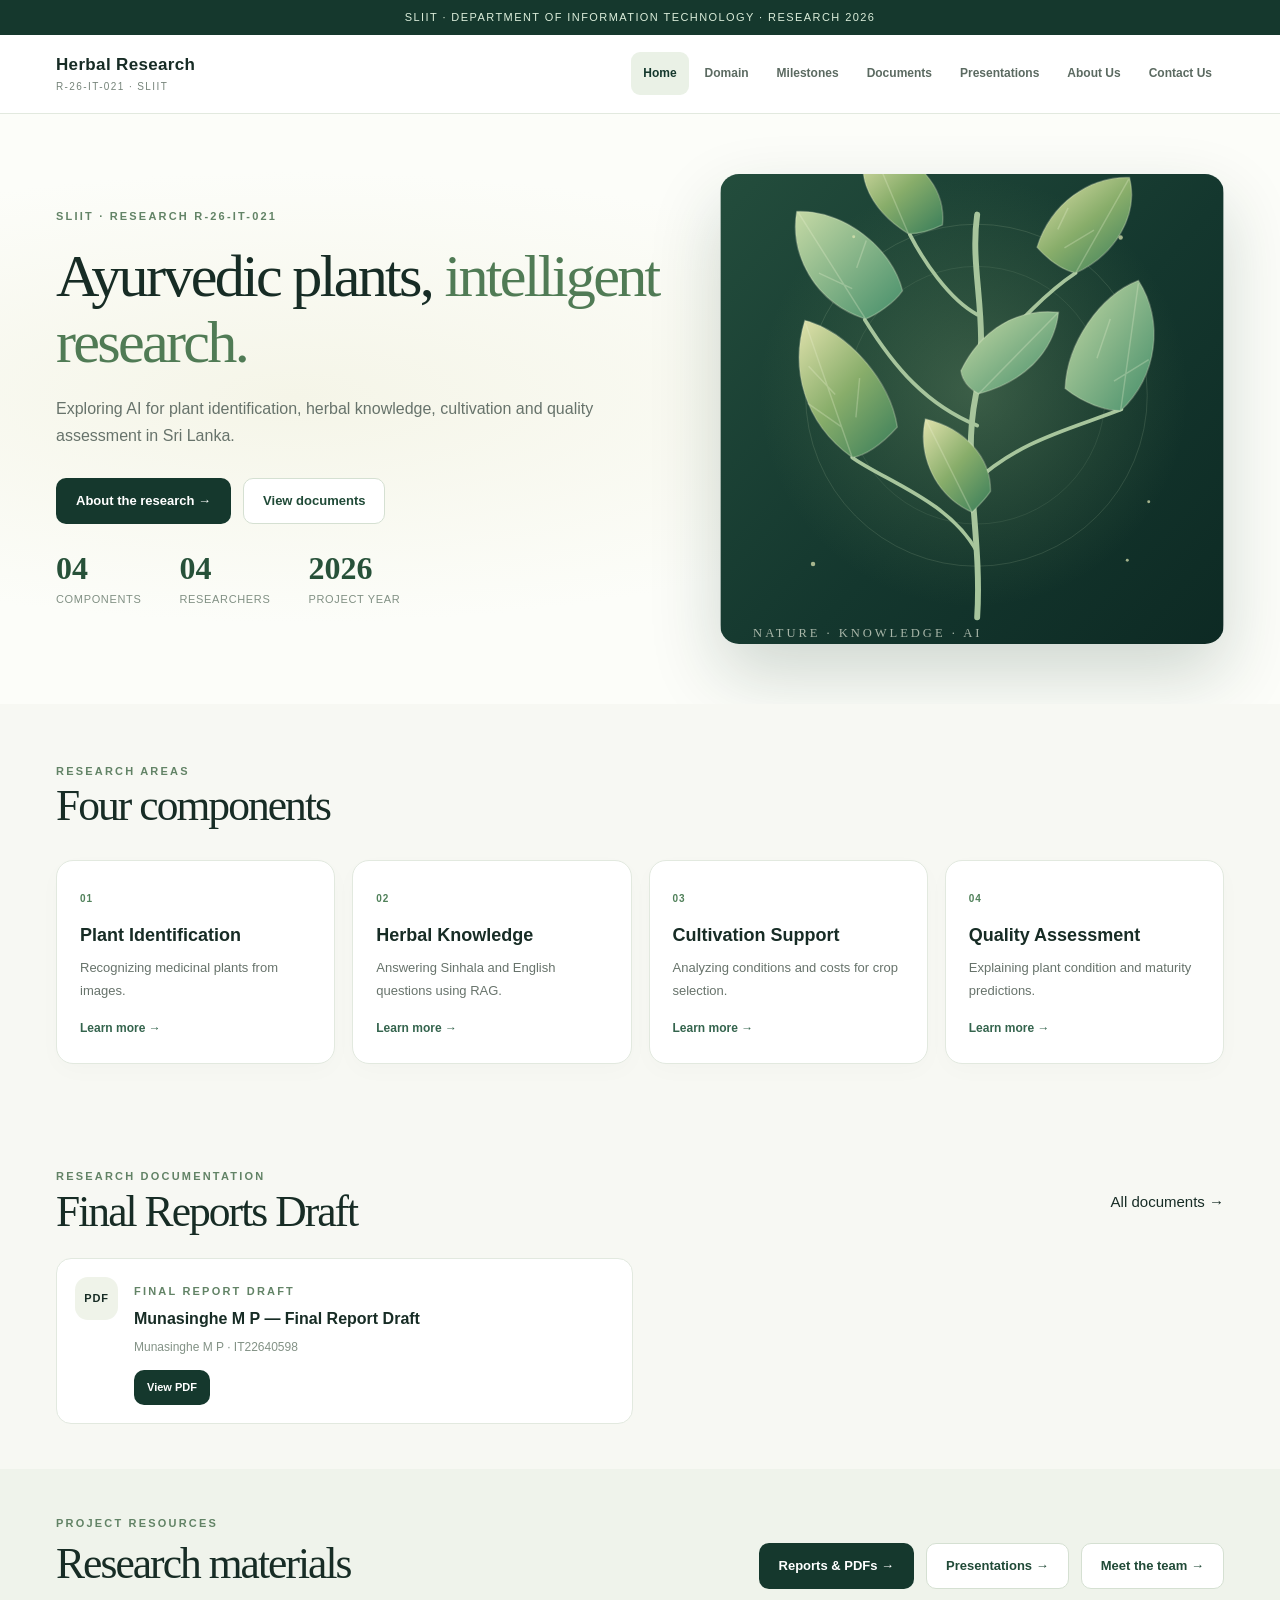
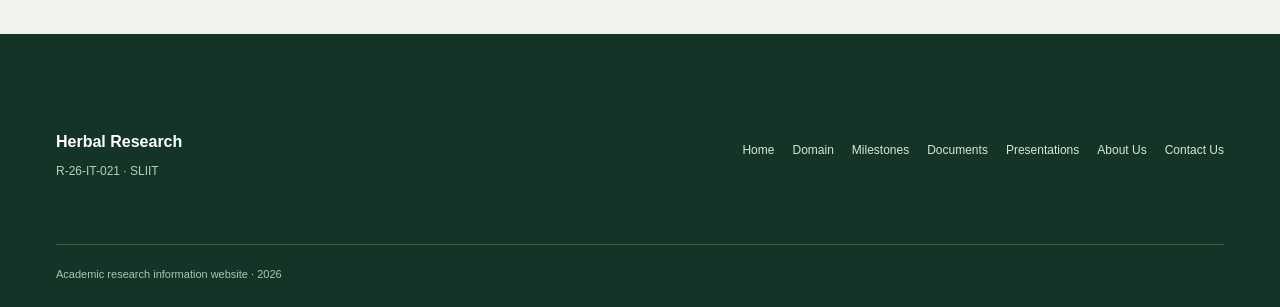
==== index.html @ 30cab51f "add all files" ====
<!doctype html>
<html lang="en"><head><meta charset="utf-8"><meta name="viewport" content="width=device-width, initial-scale=1">
<meta name="theme-color" content="#15382d"><meta name="description" content="Research information website for project R-26-IT-021, SLIIT.">
<title>Home | Herbal Research</title><link rel="icon" href="assets/favicon.svg" type="image/svg+xml"><link rel="stylesheet" href="assets/styles.css"></head>
<body data-page="index"><div id="site-nav"></div><main id="main-content">
<section class="hero"><div class="container hero-grid"><div class="hero-copy">
<div class="eyebrow">SLIIT · Research R-26-IT-021</div>
<h1 class="serif">Ayurvedic plants, <em>intelligent research.</em></h1>
<p class="lead">Exploring AI for plant identification, herbal knowledge, cultivation and quality assessment in Sri Lanka.</p>
<div class="button-row"><a class="btn primary" href="domain.html">About the research →</a><a class="btn secondary" href="documents.html">View documents</a></div>
<div class="hero-metrics"><div class="metric"><strong>04</strong><small>COMPONENTS</small></div><div class="metric"><strong>04</strong><small>RESEARCHERS</small></div><div class="metric"><strong>2026</strong><small>PROJECT YEAR</small></div></div>
</div><div class="hero-visual"><img class="hero-art" src="assets/botanical.svg" alt="Illustration of medicinal plant leaves"></div></div></section>
<section class="section" aria-labelledby="components-title"><div class="container"><div class="section-heading"><div><div class="eyebrow">Research areas</div><h2 class="serif" id="components-title">Four components</h2></div></div>
<div class="card-grid">
<article class="card"><span class="tag">01</span><h3>Plant Identification</h3><p>Recognizing medicinal plants from images.</p><a class="text-link" href="domain.html#identification">Learn more →</a></article>
<article class="card"><span class="tag">02</span><h3>Herbal Knowledge</h3><p>Answering Sinhala and English questions using RAG.</p><a class="text-link" href="domain.html#knowledge">Learn more →</a></article>
<article class="card"><span class="tag">03</span><h3>Cultivation Support</h3><p>Analyzing conditions and costs for crop selection.</p><a class="text-link" href="domain.html#cultivation">Learn more →</a></article>
<article class="card"><span class="tag">04</span><h3>Quality Assessment</h3><p>Explaining plant condition and maturity predictions.</p><a class="text-link" href="domain.html#quality">Learn more →</a></article>
</div></div></section>
<section class="section compact home-reports" id="final-reports" hidden aria-labelledby="home-reports-title">
<div class="container">
  <div class="section-heading"><div><div class="eyebrow">Research documentation</div><h2 class="serif" id="home-reports-title">Final Reports Draft</h2></div>
    <a class="text-link" href="documents.html">All documents →</a></div>
  <div class="report-list" id="home-report-grid" aria-live="polite"></div>
</div></section>
<section class="section compact alt"><div class="container quick-links"><div><div class="eyebrow">Project resources</div><h2 class="serif">Research materials</h2></div><div class="button-row"><a class="btn primary" href="documents.html">Reports & PDFs →</a><a class="btn secondary" href="presentations.html">Presentations →</a><a class="btn secondary" href="about.html">Meet the team →</a></div></div></section>
</main><div id="site-footer"></div><script src="assets/site.js"></script></body></html>
---- assets/styles.css ----
:root{--ink:#172c25;--muted:#66736b;--green:#204a37;--deep:#15382d;--lime:#d1dfb3;--cream:#f7f8f3;--line:#e2e9df;--white:#fff;--shadow:0 20px 55px rgba(26,55,38,.08)}
*{box-sizing:border-box}html{scroll-behavior:smooth}body{margin:0;color:var(--ink);background:var(--cream);font:15px/1.7 -apple-system,BlinkMacSystemFont,'Segoe UI',Arial,sans-serif}button,input,select{font:inherit}a{color:inherit;text-decoration:none}button{cursor:pointer}a:focus-visible,button:focus-visible,input:focus-visible,select:focus-visible{outline:3px solid #9fb98d;outline-offset:3px}img{max-width:100%}.container{width:min(1168px,calc(100% - 64px));margin:auto}.topbar{background:#15382d;color:#dbedda;text-align:center;font-size:11px;letter-spacing:.13em;padding:8px 12px;text-transform:uppercase}.site-header{position:sticky;top:0;z-index:30;background:rgba(255,255,255,.96);backdrop-filter:blur(16px);border-bottom:1px solid var(--line)}.nav-wrap{display:flex;align-items:center;gap:26px;min-height:78px}.brand{display:flex;align-items:center;gap:11px;flex-shrink:0}.brand-emblem{width:43px;height:43px;border-radius:13px;display:grid;place-items:center;background:#e8f0e5;font-size:25px;color:#20553b}.brand-text{display:grid;line-height:1.18}.brand-text strong{font-size:14px;letter-spacing:.02em}.brand-text small{font-size:10px;color:#76847a;letter-spacing:.14em;margin-top:6px}.nav-links{display:flex;align-items:center;justify-content:flex-end;gap:4px;margin-left:auto}.nav-links a{font-size:12px;font-weight:650;color:#5b6a61;padding:11px 12px;border-radius:9px;transition:.2s}.nav-links a:hover,.nav-links a.active{background:#eaf1e6;color:var(--deep)}.nav-cta{font-size:12px;font-weight:750;background:var(--deep);color:white;border-radius:10px;padding:11px 15px;white-space:nowrap}.menu-toggle{display:none;background:transparent;border:0;font-size:24px;margin-left:auto}.eyebrow{color:#628366;font-size:11px;font-weight:800;letter-spacing:.20em;text-transform:uppercase}.eyebrow.light{color:#c6ddb8}.serif{font-family:Georgia,'Times New Roman',serif;letter-spacing:-.045em;font-weight:500}h1,h2,h3,p{margin-top:0}h1{font-size:clamp(38px,4.7vw,69px);line-height:1.09}h2{font-size:clamp(30px,3.4vw,48px);line-height:1.16}h3{font-size:20px;line-height:1.25}p{color:#67736b}.lead{font-size:16px;line-height:1.85;max-width:690px}.small{font-size:12px}.muted{color:var(--muted)}.section{padding:85px 0}.section.compact{padding:58px 0}.section.alt{background:#eff3eb}.section-heading{display:flex;align-items:end;justify-content:space-between;gap:18px;margin-bottom:29px}.section-heading h2{margin:7px 0 0}.section-heading p{margin:0;max-width:440px}.hero{padding:66px 0 86px;overflow:hidden;background:radial-gradient(ellipse at 23% 48%,#f5f5e8,transparent 52%),#fcfdf9}.hero-grid{display:grid;grid-template-columns:1.09fr .91fr;gap:60px;align-items:center}.hero-copy h1{margin:18px 0 22px}.hero-copy h1 em{color:#507b55;font-style:normal}.hero-copy .lead{max-width:580px}.button-row{display:flex;gap:12px;flex-wrap:wrap;margin-top:29px}.btn{display:inline-flex;align-items:center;justify-content:center;gap:8px;padding:12px 19px;font-size:13px;font-weight:750;border-radius:10px;border:1px solid transparent;transition:.15s;line-height:1.5;white-space:nowrap}.btn:hover{transform:translateY(-1px)}.btn.primary{background:var(--deep);color:#fff}.btn.secondary{border-color:#d5e0d2;background:#fff;color:var(--green)}.btn.soft{background:#e9f0e5;color:var(--green)}.btn:disabled{background:#f3f5f1;border-color:#e2e9df;color:#9ba59b;cursor:not-allowed;transform:none}.hero-visual{position:relative}.hero-art{width:100%;display:block;aspect-ratio:680/720;object-fit:cover;border-radius:19px;box-shadow:0 30px 70px rgba(15,55,35,.19)}.float-card{position:absolute;left:-42px;bottom:52px;background:#fff;padding:16px 18px;box-shadow:0 17px 45px #102f272e;border-radius:14px;display:flex;align-items:center;gap:13px}.float-icon{width:39px;height:39px;background:#eaf3df;border-radius:12px;display:grid;place-items:center;font-size:22px}.float-card strong{display:block;font-size:14px}.float-card small{font-size:11px;color:var(--muted)}.hero-metrics{display:flex;gap:38px;flex-wrap:wrap;margin-top:38px}.metric strong{font-family:Georgia,serif;display:block;font-size:32px;line-height:1.05;color:#275139}.metric small{font-size:11px;letter-spacing:.06em;color:#819084}.card-grid{display:grid;grid-template-columns:repeat(4,minmax(0,1fr));gap:17px}.card{background:#fff;border:1px solid var(--line);border-radius:17px;padding:26px;box-shadow:0 7px 24px rgba(16,49,28,.02)}.card h3{margin:15px 0 10px}.card p{font-size:13px;line-height:1.75;margin-bottom:13px}.card .tag{font-size:10px;letter-spacing:.10em;color:#50815a;font-weight:750;text-transform:uppercase}.card .text-link{font-size:12px;color:#34644d;font-weight:800}.icon-circle{width:50px;height:50px;border-radius:14px;display:grid;place-items:center;background:#ecf3e9;font-size:25px}.text-center{text-align:center}.max-text{max-width:770px;margin-left:auto;margin-right:auto}.quote-band{background:#1a4232;color:white;border-radius:25px;padding:50px;display:flex;align-items:center;justify-content:space-between;gap:40px}.quote-band h2{font-size:36px;max-width:560px;margin:12px 0 0}.quote-band p{color:#d0e2d2;max-width:385px}.page-hero{padding:67px 0 54px;background:linear-gradient(125deg,#eef4e9,#fbfcf9 70%);border-bottom:1px solid var(--line)}.page-hero h1{font-size:clamp(37px,4.3vw,60px);margin:13px 0}.page-hero p{max-width:740px;font-size:16px;line-height:1.8}.page-kicker{font-size:12px;color:#64836c;font-weight:700;letter-spacing:.11em;text-transform:uppercase}.breadcrumb{font-size:12px;color:#829086}.breadcrumb a:hover{color:#2e714d}.content-grid{display:grid;grid-template-columns:235px minmax(0,1fr);gap:40px;align-items:start}.side-menu{position:sticky;top:105px;border:1px solid var(--line);background:#fff;border-radius:15px;padding:16px}.side-menu small{display:block;padding:12px;font-weight:800;letter-spacing:.1em;color:#879788}.side-menu a{display:block;padding:10px 13px;color:#5f7266;border-radius:8px;font-size:12px;font-weight:650}.side-menu a:hover{background:#ecf3e9;color:var(--deep)}.article-section{scroll-margin-top:110px;padding-bottom:32px;margin-bottom:38px;border-bottom:1px solid #e1e9dd}.article-section:last-child{border:0;margin-bottom:0}.article-section h2{font-size:32px;margin:9px 0 18px}.article-section p{line-height:1.85}.soft-panel{padding:25px;background:#edf4e9;border:1px solid #dcebd5;border-radius:14px}.soft-panel p:last-child{margin:0}.two-col{display:grid;grid-template-columns:repeat(2,minmax(0,1fr));gap:18px}.pill-row{display:flex;flex-wrap:wrap;gap:9px;margin-top:18px}.pill{font-size:11px;font-weight:750;letter-spacing:.02em;padding:8px 12px;color:#46634c;background:#eaf2e5;border-radius:99px}.method-steps{display:grid;grid-template-columns:repeat(4,minmax(0,1fr));gap:13px;margin-top:24px}.method-step{background:#fff;border:1px solid var(--line);border-radius:12px;padding:19px}.method-step .stepnum{font-size:12px;color:#5c905e;font-weight:800}.method-step strong{display:block;font-size:13px;margin:10px 0 6px}.method-step p{font-size:12px;margin:0}.result-stats{display:grid;grid-template-columns:repeat(3,minmax(0,1fr));gap:14px;margin:18px 0}.result-stat{background:white;padding:22px;border:1px solid var(--line);border-radius:14px}.result-stat strong{font:34px Georgia,serif;color:#28563a;display:block}.result-stat span{font-size:12px;color:#758278}.notice{background:#fff9e8;border:1px solid #ede1bb;border-radius:12px;padding:15px 19px;font-size:12px;color:#736646}.timeline{position:relative;margin-top:24px;padding-left:36px}.timeline:before{content:"";position:absolute;top:14px;bottom:14px;left:13px;width:2px;background:#d1e3ce}.timeline-item{position:relative;margin:0 0 22px;background:#fff;border:1px solid var(--line);padding:22px 25px;border-radius:15px}.timeline-item:before{content:"";position:absolute;width:13px;height:13px;left:-30px;top:27px;border-radius:50%;background:#75a472;border:4px solid #e2f0de;box-sizing:content-box}.timeline-item h3{font-size:19px;margin:0 0 9px}.timeline-item p{font-size:13px;margin:0}.timeline-meta{display:flex;gap:9px;flex-wrap:wrap;margin:10px 0 15px}.status{display:inline-block;font-size:10px;font-weight:800;letter-spacing:.06em;text-transform:uppercase;padding:6px 10px;border-radius:99px;background:#e6f3e7;color:#447b51}.status.pending{background:#f1f2ed;color:#7a847a}.status.paper{background:#eff2ff;color:#63709e}.doc-tools{display:flex;gap:12px;align-items:center;flex-wrap:wrap;margin-bottom:27px}.search-input{border:1px solid #dce6da;border-radius:11px;background:#fff;padding:12px 17px;min-width:270px;flex:1;max-width:415px;outline-color:#7ca682}.filter-btn{border:1px solid #dbe5d8;background:#fff;border-radius:9px;font-size:12px;color:#657568;padding:10px 14px}.filter-btn.active{color:#fff;border-color:var(--deep);background:var(--deep)}.doc-grid{display:grid;grid-template-columns:repeat(2,minmax(0,1fr));gap:17px}.doc-card{display:flex;gap:16px;background:#fff;border:1px solid var(--line);border-radius:15px;padding:22px;min-height:195px}.doc-icon{flex:0 0 48px;height:50px;border-radius:13px;background:#eff3e9;display:grid;place-items:center;font-size:22px}.doc-icon.slides{background:#fff0e8}.doc-main{flex:1;min-width:0}.doc-main h3{font-size:16px;line-height:1.4;margin:5px 0 8px}.doc-main p{font-size:12px;margin-bottom:13px}.doc-actions{display:flex;flex-wrap:wrap;gap:8px;margin-top:12px}.doc-actions .btn{font-size:11px;padding:8px 12px}.empty-state{border:1px dashed #d6e2d3;text-align:center;padding:50px 20px;border-radius:16px;color:#879286}.profiles{display:grid;grid-template-columns:repeat(4,minmax(0,1fr));gap:17px}.profile-card{overflow:hidden;border:1px solid var(--line);border-radius:18px;background:#fff}.profile-photo{height:210px;background:linear-gradient(135deg,#dee8d8,#b4cbb3);display:grid;place-items:center;position:relative;overflow:hidden}.profile-photo img{width:100%;height:100%;object-fit:cover;display:block}.profile-photo .person{font-size:83px;opacity:.34;color:#28553a;line-height:1}.photo-note{position:absolute;bottom:13px;left:50%;transform:translateX(-50%);background:#ffffffd9;white-space:nowrap;padding:5px 10px;font-size:10px;color:#52705b;border-radius:99px}.profile-body{padding:20px 20px 23px}.profile-body h3{font-size:17px;line-height:1.35;margin:6px 0 7px}.profile-body p{font-size:12px;margin:0}.profile-body .role{font-size:11px;color:#52785b;font-weight:800;text-transform:uppercase;letter-spacing:.04em;margin:13px 0 7px}.supervisor-grid{display:grid;grid-template-columns:repeat(2,minmax(0,1fr));gap:20px;max-width:780px;margin:auto}.supervisor-card{display:flex;align-items:center;gap:20px;background:#fff;border:1px solid var(--line);border-radius:16px;padding:20px}.supervisor-card .profile-photo{height:108px;min-width:108px;width:108px;border-radius:12px}.supervisor-card .person{font-size:52px}.supervisor-card h3{font-size:18px;margin:5px 0}.contact-grid{display:grid;grid-template-columns:1fr 1fr;gap:24px}.contact-card{background:#fff;border:1px solid var(--line);border-radius:17px;padding:30px}.contact-card h3{margin:13px 0}.contact-line{display:flex;gap:12px;margin:17px 0;color:#556f5c;font-size:14px}.footer{background:#143428;color:#d5e2d4;padding:54px 0 24px;margin-top:0}.footer-grid{display:grid;grid-template-columns:1.5fr 1fr 1fr;gap:40px}.footer p,.footer small{color:#bacfc0}.footer .brand-text small{color:#c5d6c6}.footer a{font-size:12px;display:block;margin-bottom:10px;color:#cfddcf}.footer a:hover{color:#fff}.footer h4{color:white;margin:0 0 15px}.footer-bottom{border-top:1px solid #426052;margin-top:40px;padding-top:20px;display:flex;gap:20px;justify-content:space-between;color:#aec6b5;font-size:11px}.viewer{width:min(1050px,calc(100vw - 30px));max-width:none;height:min(89vh,950px);max-height:none;border:0;border-radius:15px;padding:0;box-shadow:0 24px 90px #001d18aa;overflow:hidden}.viewer::backdrop{background:#0f211bdd}.viewer-head{padding:12px 18px;background:#fff;border-bottom:1px solid #dfe7df;display:flex;justify-content:space-between;align-items:center;gap:8px}.viewer-head strong{white-space:nowrap;overflow:hidden;text-overflow:ellipsis;font-size:13px}.viewer iframe{width:100%;height:calc(100% - 57px);border:none;background:#f0f2ec}.viewer-close{font-size:12px;background:#e9f0e6;color:#19492d;border:0;border-radius:8px;padding:8px 12px}.mobile-warning{display:none}.file-note{font-size:12px;background:#edf3e9;border-radius:10px;padding:13px 16px;color:#597360}.cta-container{padding-bottom:83px}.info-line{font-size:11px;color:#839286}.wide-result{border:1px solid #dbe8d8;border-radius:18px;background:linear-gradient(110deg,#e6f1e6,#fff);padding:28px}.wide-result h3{margin:7px 0}.badge-count{display:inline-block;background:#e7f0e4;color:#487351;border-radius:99px;font-size:11px;padding:5px 12px;font-weight:800}
@media(max-width:1100px){.nav-links a{padding:10px 8px;font-size:11px}.card-grid{grid-template-columns:repeat(2,minmax(0,1fr))}.profiles{grid-template-columns:repeat(2,minmax(0,1fr))}.hero-grid{gap:34px}.float-card{left:-15px}.method-steps{grid-template-columns:repeat(2,minmax(0,1fr))}}
@media(max-width:820px){.nav-wrap{min-height:67px}.menu-toggle{display:block}.nav-cta{display:none}.nav-links{display:none;position:absolute;left:0;right:0;top:67px;background:#fff;padding:13px 25px 21px;box-shadow:var(--shadow);border-top:1px solid var(--line);flex-direction:column;align-items:stretch;gap:2px}.nav-links.open{display:flex}.nav-links a{font-size:14px}.hero-grid{grid-template-columns:1fr}.hero-visual{max-width:500px;margin:0 auto}.hero-art{max-height:460px;object-fit:cover}.hero-copy{text-align:center}.hero-copy .lead{margin:auto}.button-row,.hero-metrics{justify-content:center}.content-grid{grid-template-columns:1fr}.side-menu{position:static;display:flex;flex-wrap:wrap;gap:5px}.side-menu small{width:100%;padding:6px}.side-menu a{font-size:11px}.doc-grid{grid-template-columns:1fr}.footer-grid{grid-template-columns:1fr 1fr}.footer-grid>div:first-child{grid-column:1/-1}.contact-grid{grid-template-columns:1fr}}
@media(max-width:560px){.container{width:min(100% - 34px,1168px)}.topbar{font-size:9px}.brand-text strong{font-size:12px}.brand-text small{font-size:9px}.hero{padding:44px 0 58px}.hero h1{font-size:39px}.hero-metrics{gap:20px}.metric strong{font-size:25px}.float-card{left:9px;bottom:16px;padding:11px}.float-card small{font-size:9px}.section{padding:56px 0}.section.compact{padding:36px 0}.section-heading{display:block}.section-heading p{margin-top:15px}.card-grid,.profiles,.supervisor-grid,.two-col,.method-steps,.result-stats{grid-template-columns:1fr}.quote-band{display:block;padding:30px}.quote-band h2{font-size:28px}.page-hero{padding:48px 0 36px}.page-hero h1{font-size:39px}.article-section h2{font-size:28px}.supervisor-card{flex-direction:column;text-align:center}.footer-grid{grid-template-columns:1fr}.footer-grid>div:first-child{grid-column:auto}.footer-bottom{display:block}.doc-card{padding:17px;gap:12px}.doc-tools{align-items:stretch}.search-input{min-width:100%;max-width:none}.profile-photo{height:250px}}
[hidden]{display:none!important}

/* Classic design: Contact Us form and four-member directory */
.contact-card{align-self:start}
.contact-member{display:flex;gap:13px;padding:14px 0;border-bottom:1px solid var(--line);align-items:flex-start}
.contact-member:last-child{border-bottom:0}
.member-counter{display:grid;place-items:center;flex:0 0 35px;height:35px;border-radius:11px;background:#eaf3e8;color:#305d43;font-size:12px;font-weight:800}
.contact-member>div{min-width:0}
.contact-member strong{display:block;color:#243d2f;font-size:14px;line-height:1.5}
.contact-member small{display:block;font-size:11px;color:#7b8a7e;margin:3px 0 4px}
.contact-member a{display:inline-block;font-size:12px;color:#317555;text-decoration:underline;overflow-wrap:anywhere}
.contact-member .unavailable{font-size:11px;color:#89948a}
.contact-form .form-row{display:grid;grid-template-columns:1fr 1fr;gap:13px}
.contact-form .form-field{margin-bottom:15px}
.contact-form label{display:block;font-size:12px;font-weight:700;color:#3c5847;margin-bottom:7px}
.contact-form input,.contact-form textarea,.contact-form select{width:100%;display:block;min-height:45px;padding:11px 13px;border:1px solid #d9e3d8;border-radius:9px;background:#fff;color:#254231;font:inherit;font-size:13px}
.contact-form input:focus,.contact-form select:focus,.contact-form textarea:focus{outline:2px solid #7fb394;outline-offset:1px}
.contact-form textarea{min-height:138px;resize:vertical}
.contact-form .send-btn{width:100%;justify-content:center;min-height:46px}
.form-message{font-size:12px;min-height:18px;margin:10px 0 0}
.form-message.error{color:#9d3a2d}.form-message.success{color:#256641}
.form-note{font-size:11px;color:#788a7b;margin:13px 0 0;line-height:1.6}
@media(max-width:610px){.contact-form .form-row{grid-template-columns:1fr}.contact-card{padding:22px}}
/* V3: lighter, more concise layout. */
.section{padding:58px 0}.section.compact{padding:45px 0}.page-hero{padding:45px 0 36px}.page-hero h1{margin:10px 0;font-size:clamp(35px,4vw,52px)}.page-hero p{margin:0;font-size:14px}.hero{padding:60px 0}.hero-copy h1{font-size:clamp(40px,4.7vw,63px)}.hero-copy .lead{line-height:1.65}.hero-art{max-height:470px;object-fit:cover}.hero-metrics{margin-top:28px}.brand-text strong{font-size:17px}.nav-links{margin-left:auto}.nav-links a{font-size:12px}.section-heading{align-items:center}.section-heading h2{margin:0}.card{padding:23px}.card h3{font-size:18px}.card p{margin-bottom:12px}.card-grid .card{min-height:195px}.quick-links{display:flex;gap:25px;align-items:center;justify-content:space-between;flex-wrap:wrap}.quick-links h2{margin:6px 0 0}.side-menu{top:100px}.article-section{margin-bottom:25px;padding-bottom:24px}.article-section h2{font-size:30px;margin:0 0 12px}.article-section p{line-height:1.65}.article-section .result-stats{margin:18px 0}.compact-cards .card{min-height:128px;padding:19px}.compact-cards .card h3{margin:10px 0 5px}.compact-cards .card p{margin:0}.timeline-item{padding:17px 22px;margin-bottom:14px}.timeline-item h3{font-size:18px;margin:6px 0}.timeline-item p{margin-bottom:8px}.timeline-item .text-link{font-size:12px}.doc-card{min-height:145px;padding:18px;align-items:start}.doc-main p{margin:0}.doc-main h3{margin-bottom:7px}.doc-icon{flex:0 0 43px;width:43px;height:43px;font-size:11px;font-weight:800;letter-spacing:.08em}.doc-actions{margin-top:13px}.resources-section{margin-top:50px}.report-list{display:grid;grid-template-columns:1fr 1fr;gap:10px}.resource-row{border:1px solid var(--line);background:#fff;border-radius:12px;padding:15px 17px;display:flex;align-items:center;justify-content:space-between;gap:10px;flex-wrap:wrap}.resource-heading{display:flex;align-items:center;gap:10px}.resource-heading strong{font-size:13px;font-weight:650}.doc-type{font-size:10px;background:#edf2e9;color:#346449;padding:5px 7px;border-radius:6px;font-weight:800}.resource-row .doc-actions{margin:0}.file-unavailable{font-size:11px;color:#88938a}.doc-tools{margin-bottom:24px}.profile-photo{height:176px}.profile-photo .initials{font:500 58px/1 Georgia,serif;color:#55735d;letter-spacing:-.05em}.profile-body{padding:17px}.profile-body h3{font-size:16px}.supervisor-grid .profile-photo{width:122px;min-width:122px;height:136px}.supervisor-grid .profile-photo .initials{font-size:42px}.contact-card{padding:26px}.contact-member{padding:12px 0}.contact-form textarea{min-height:112px}.footer-inner{display:flex;justify-content:space-between;align-items:center;gap:25px;padding:40px 0 22px}.footer-inner strong{color:#fff;font-size:16px}.footer-inner p{font-size:12px;margin:6px 0 0;color:#b6cfba}.footer-inner nav{display:flex;flex-wrap:wrap;gap:10px 18px;max-width:690px;justify-content:flex-end}.footer-inner nav a{font-size:12px;color:#dae5d6}.viewer-controls{display:flex;gap:8px}
@media(max-width:820px){.quick-links{align-items:flex-start}.report-list{grid-template-columns:1fr}.footer-inner{flex-direction:column;align-items:flex-start}.footer-inner nav{justify-content:flex-start}}
@media(max-width:610px){.section{padding:39px 0}.section.compact{padding:33px 0}.hero{padding:43px 0}.hero-copy h1{font-size:38px}.page-hero{padding:34px 0}.card-grid .card{min-height:0}.compact-cards .card{min-height:0}.resource-row{align-items:start}.doc-card{min-height:0}.footer-inner{padding:30px 0 16px}}

.nav-links a{white-space:nowrap}.resources-section .section-heading h2{white-space:nowrap}

/* Final reports on the Home page appear only after files are uploaded. */
.home-reports .report-list{display:grid;grid-template-columns:repeat(2,minmax(0,1fr));gap:15px}
.home-reports .doc-card{height:100%;margin:0;min-height:145px}
.home-reports .section-heading{margin-bottom:22px}
@media(max-width:820px){.home-reports .report-list{grid-template-columns:1fr}}
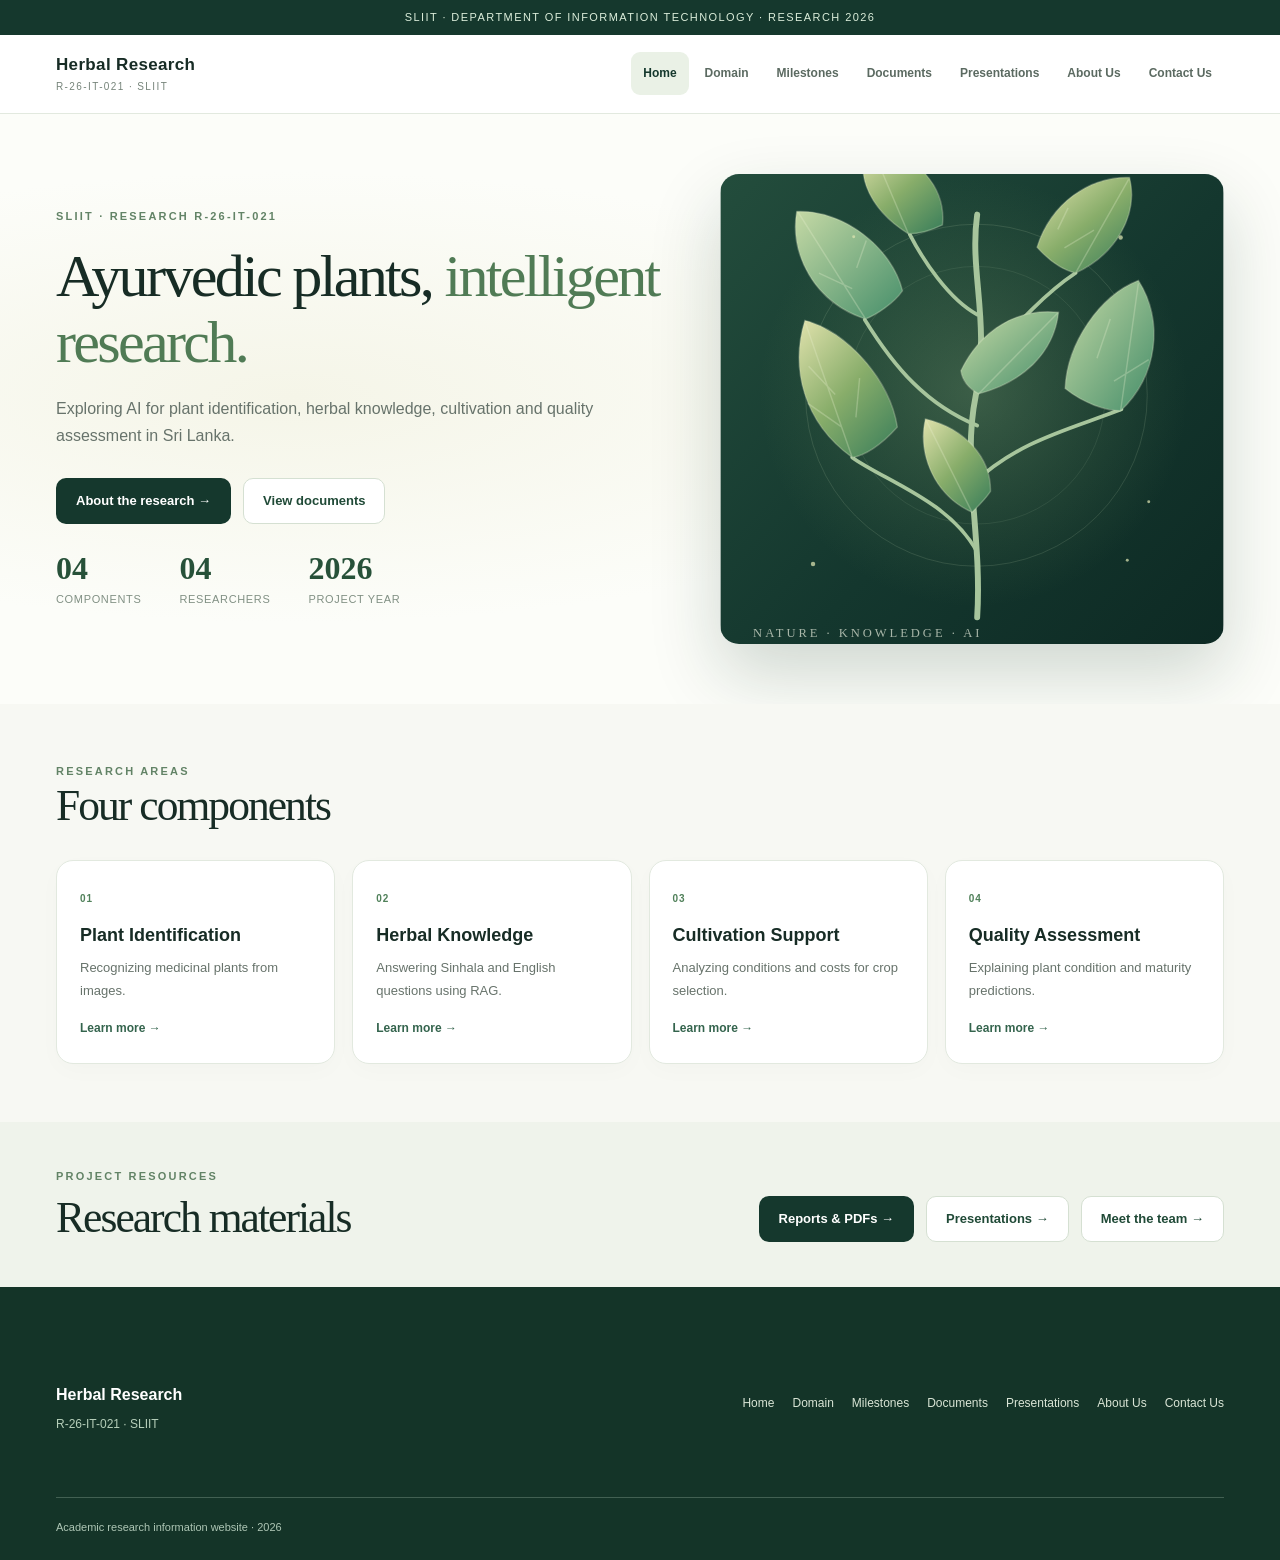
==== commit 7f9aa78a: "update files" ====
--- a/index.html
+++ b/index.html
@@ -17,11 +17,6 @@
 <article class="card"><span class="tag">03</span><h3>Cultivation Support</h3><p>Analyzing conditions and costs for crop selection.</p><a class="text-link" href="domain.html#cultivation">Learn more →</a></article>
 <article class="card"><span class="tag">04</span><h3>Quality Assessment</h3><p>Explaining plant condition and maturity predictions.</p><a class="text-link" href="domain.html#quality">Learn more →</a></article>
 </div></div></section>
-<section class="section compact home-reports" id="final-reports" hidden aria-labelledby="home-reports-title">
-<div class="container">
-  <div class="section-heading"><div><div class="eyebrow">Research documentation</div><h2 class="serif" id="home-reports-title">Final Reports Draft</h2></div>
-    <a class="text-link" href="documents.html">All documents →</a></div>
-  <div class="report-list" id="home-report-grid" aria-live="polite"></div>
-</div></section>
+
 <section class="section compact alt"><div class="container quick-links"><div><div class="eyebrow">Project resources</div><h2 class="serif">Research materials</h2></div><div class="button-row"><a class="btn primary" href="documents.html">Reports & PDFs →</a><a class="btn secondary" href="presentations.html">Presentations →</a><a class="btn secondary" href="about.html">Meet the team →</a></div></div></section>
 </main><div id="site-footer"></div><script src="assets/site.js"></script></body></html>
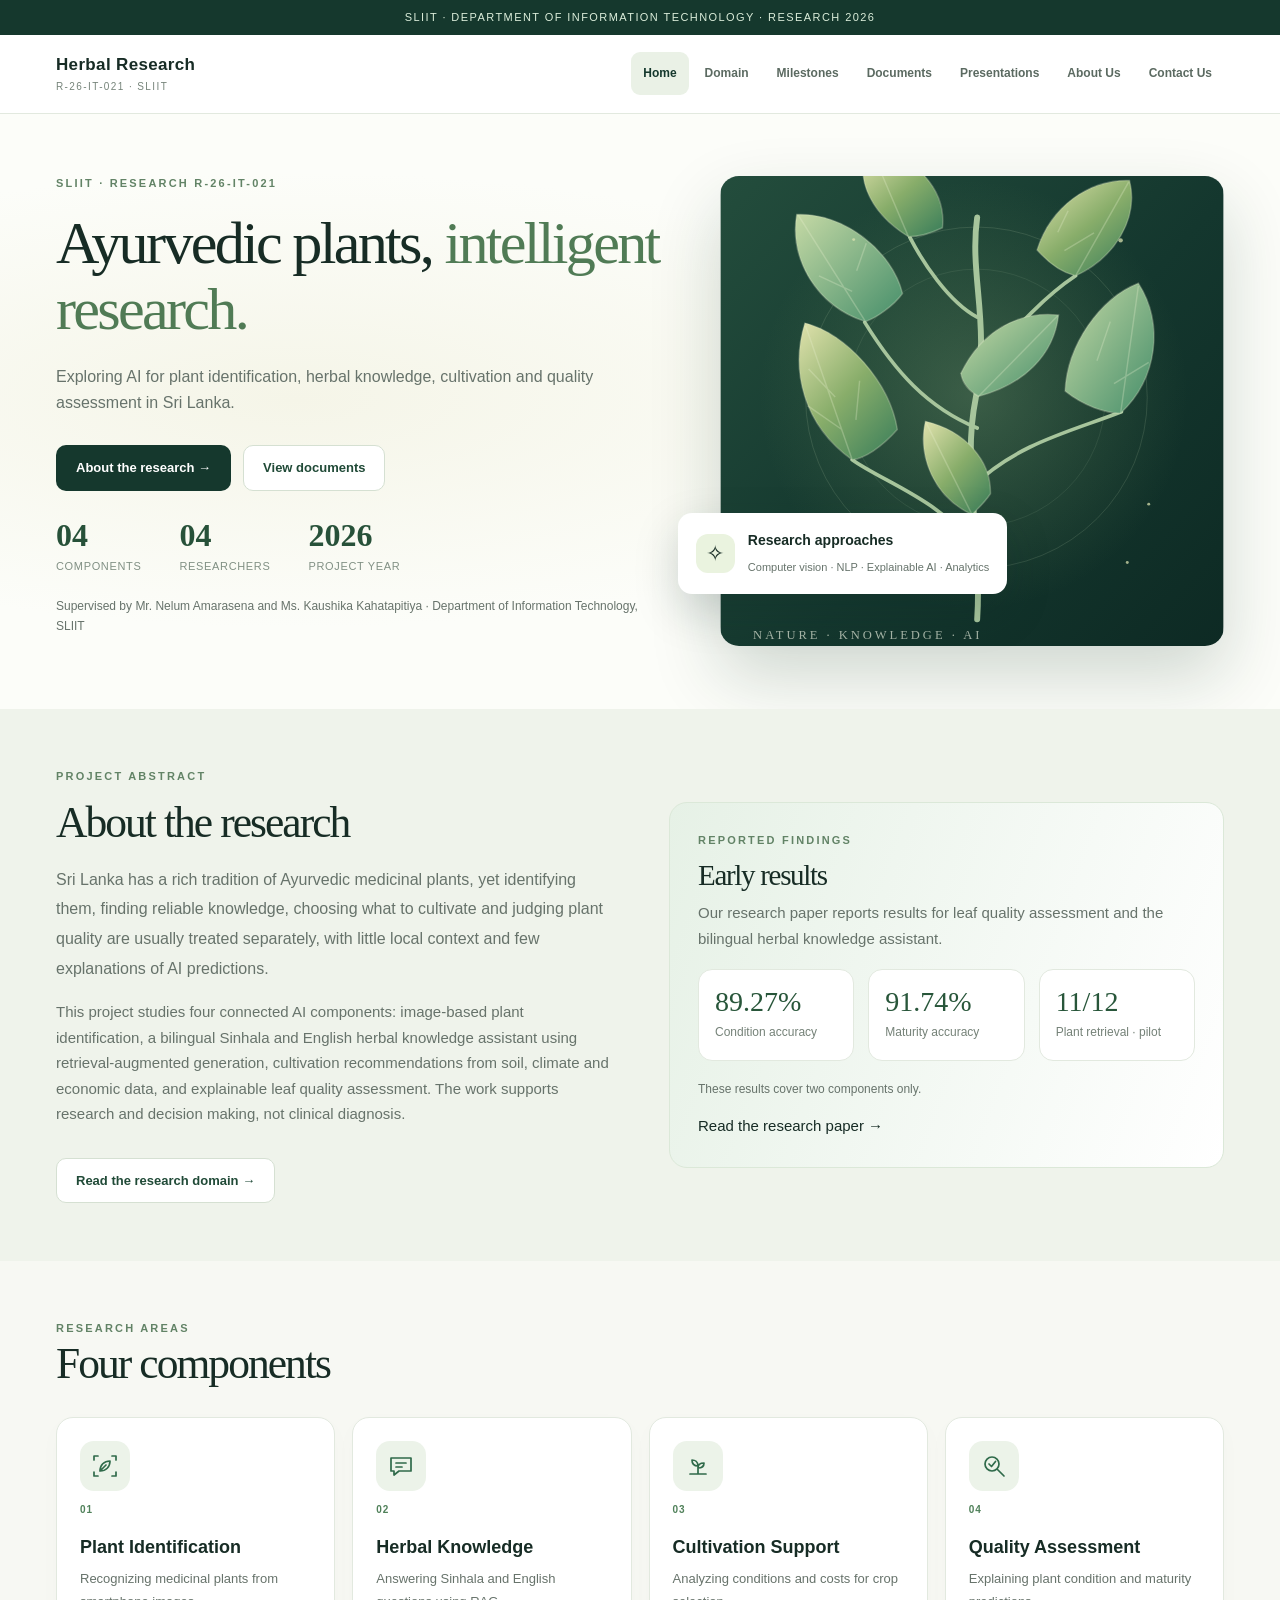
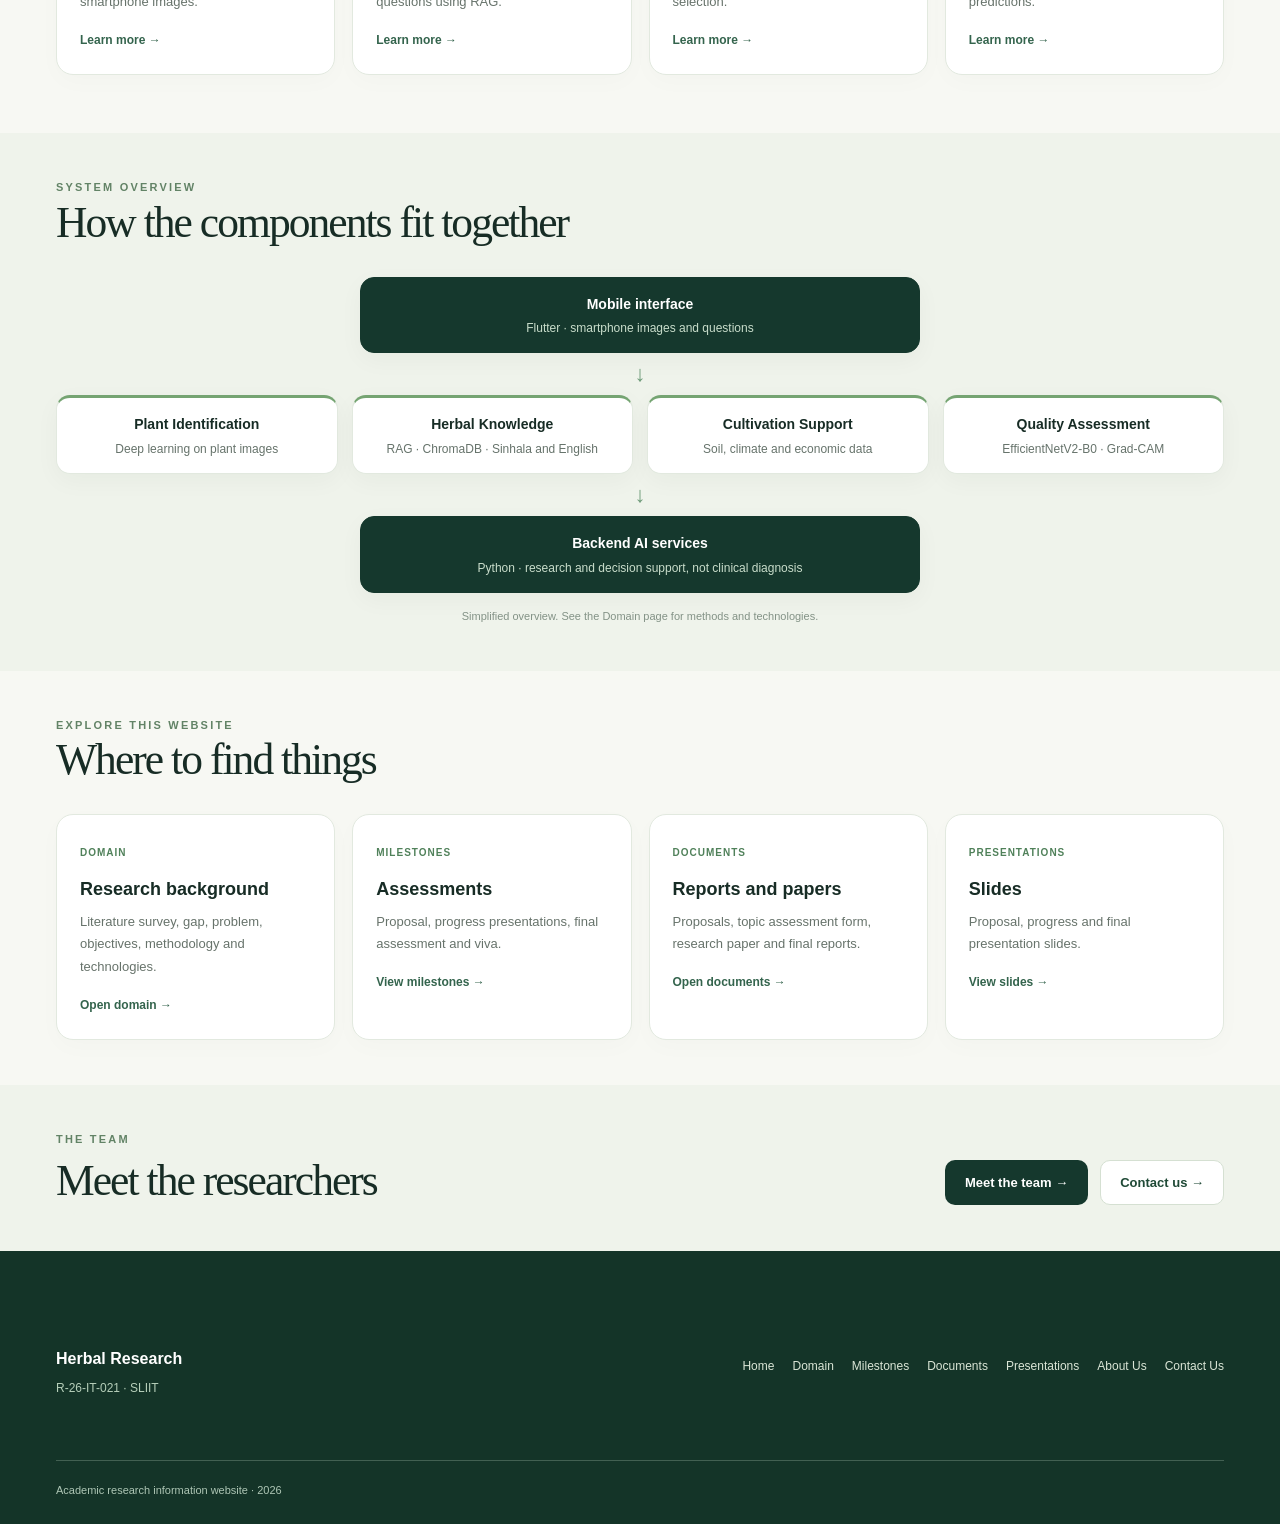
==== commit 957c9c81: "update files" ====
--- a/index.html
+++ b/index.html
@@ -1,22 +1,183 @@
 <!doctype html>
-<html lang="en"><head><meta charset="utf-8"><meta name="viewport" content="width=device-width, initial-scale=1">
-<meta name="theme-color" content="#15382d"><meta name="description" content="Research information website for project R-26-IT-021, SLIIT.">
-<title>Home | Herbal Research</title><link rel="icon" href="assets/favicon.svg" type="image/svg+xml"><link rel="stylesheet" href="assets/styles.css"></head>
-<body data-page="index"><div id="site-nav"></div><main id="main-content">
-<section class="hero"><div class="container hero-grid"><div class="hero-copy">
-<div class="eyebrow">SLIIT · Research R-26-IT-021</div>
-<h1 class="serif">Ayurvedic plants, <em>intelligent research.</em></h1>
-<p class="lead">Exploring AI for plant identification, herbal knowledge, cultivation and quality assessment in Sri Lanka.</p>
-<div class="button-row"><a class="btn primary" href="domain.html">About the research →</a><a class="btn secondary" href="documents.html">View documents</a></div>
-<div class="hero-metrics"><div class="metric"><strong>04</strong><small>COMPONENTS</small></div><div class="metric"><strong>04</strong><small>RESEARCHERS</small></div><div class="metric"><strong>2026</strong><small>PROJECT YEAR</small></div></div>
-</div><div class="hero-visual"><img class="hero-art" src="assets/botanical.svg" alt="Illustration of medicinal plant leaves"></div></div></section>
-<section class="section" aria-labelledby="components-title"><div class="container"><div class="section-heading"><div><div class="eyebrow">Research areas</div><h2 class="serif" id="components-title">Four components</h2></div></div>
-<div class="card-grid">
-<article class="card"><span class="tag">01</span><h3>Plant Identification</h3><p>Recognizing medicinal plants from images.</p><a class="text-link" href="domain.html#identification">Learn more →</a></article>
-<article class="card"><span class="tag">02</span><h3>Herbal Knowledge</h3><p>Answering Sinhala and English questions using RAG.</p><a class="text-link" href="domain.html#knowledge">Learn more →</a></article>
-<article class="card"><span class="tag">03</span><h3>Cultivation Support</h3><p>Analyzing conditions and costs for crop selection.</p><a class="text-link" href="domain.html#cultivation">Learn more →</a></article>
-<article class="card"><span class="tag">04</span><h3>Quality Assessment</h3><p>Explaining plant condition and maturity predictions.</p><a class="text-link" href="domain.html#quality">Learn more →</a></article>
-</div></div></section>
+<html lang="en">
+<head>
+<meta charset="utf-8">
+<meta name="viewport" content="width=device-width, initial-scale=1">
+<meta name="theme-color" content="#15382d">
+<meta name="description" content="Research information website for R-26-IT-021 at SLIIT: AI for Ayurvedic plant identification, bilingual herbal knowledge, cultivation recommendation and explainable quality assessment in Sri Lanka.">
+<title>Home | Herbal Research</title>
+<link rel="icon" href="assets/favicon.svg" type="image/svg+xml">
+<link rel="stylesheet" href="assets/styles.css">
+<style>
 
-<section class="section compact alt"><div class="container quick-links"><div><div class="eyebrow">Project resources</div><h2 class="serif">Research materials</h2></div><div class="button-row"><a class="btn primary" href="documents.html">Reports & PDFs →</a><a class="btn secondary" href="presentations.html">Presentations →</a><a class="btn secondary" href="about.html">Meet the team →</a></div></div></section>
-</main><div id="site-footer"></div><script src="assets/site.js"></script></body></html>+.icon-circle svg{width:28px;height:28px;stroke:#2f6a4a;fill:none;stroke-width:1.7;stroke-linecap:round;stroke-linejoin:round}
+.card-grid .card .icon-circle{margin-bottom:4px}
+.flow{display:grid;gap:10px;justify-items:center}
+.flow-node{background:#fff;border:1px solid var(--line);border-radius:14px;padding:15px 18px;text-align:center;box-shadow:0 7px 24px rgba(16,49,28,.04)}
+.flow-node strong{display:block;font-size:14px;margin-bottom:3px}
+.flow-node small{display:block;font-size:12px;line-height:1.5;color:var(--muted)}
+.flow-node.edge{background:var(--deep);border-color:var(--deep);color:#fff;width:min(560px,100%)}
+.flow-node.edge small{color:#c9ddcb}
+.flow-row{display:grid;grid-template-columns:repeat(4,minmax(0,1fr));gap:14px;width:100%}
+.flow-row .flow-node{border-top:3px solid #75a472}
+.flow-arrow{color:#6f9b7a;font-size:22px;line-height:1}
+.abstract-grid{align-items:center;gap:58px}
+.abstract-stats{grid-template-columns:repeat(3,minmax(0,1fr))}
+.abstract-stats .result-stat{padding:16px}
+.abstract-stats .result-stat strong{font-size:28px}
+.flow-note{margin:14px 0 0;text-align:center;font-size:11px;color:#839286}
+@media (max-width:1100px){.flow-row{grid-template-columns:repeat(2,minmax(0,1fr))}}
+@media (max-width:900px){.abstract-grid{grid-template-columns:1fr;gap:28px}}
+@media (max-width:560px){.flow-row{grid-template-columns:1fr}.abstract-stats{grid-template-columns:1fr}}
+</style>
+</head>
+<body data-page="index">
+
+<div id="site-nav"></div>
+
+<main id="main-content">
+
+
+<section class="hero">
+  <div class="container hero-grid">
+    <div class="hero-copy">
+      <div class="eyebrow">SLIIT · Research R-26-IT-021</div>
+      <h1 class="serif">Ayurvedic plants, <em>intelligent research.</em></h1>
+      <p class="lead">Exploring AI for plant identification, herbal knowledge, cultivation and quality assessment in Sri Lanka.</p>
+      <div class="button-row">
+        <a class="btn primary" href="domain.html">About the research →</a>
+        <a class="btn secondary" href="documents.html">View documents</a>
+      </div>
+      <div class="hero-metrics">
+        <div class="metric"><strong>04</strong><small>COMPONENTS</small></div>
+        <div class="metric"><strong>04</strong><small>RESEARCHERS</small></div>
+        <div class="metric"><strong>2026</strong><small>PROJECT YEAR</small></div>
+      </div>
+      <p class="small" style="margin-top:18px">Supervised by Mr. Nelum Amarasena and Ms. Kaushika Kahatapitiya · Department of Information Technology, SLIIT</p>
+    </div>
+    <div class="hero-visual">
+      <img class="hero-art" src="assets/botanical.svg" alt="Illustration of medicinal plant leaves">
+      <div class="float-card"><span class="float-icon" aria-hidden="true">✧</span><span><strong>Research approaches</strong><small>Computer vision · NLP · Explainable AI · Analytics</small></span></div>
+    </div>
+  </div>
+</section>
+
+
+<section class="section alt" id="abstract" aria-labelledby="abstract-title">
+  <div class="container">
+    <div class="two-col abstract-grid">
+      <div>
+        <div class="eyebrow">Project abstract</div>
+        <h2 class="serif" id="abstract-title" style="margin:12px 0 17px">About the research</h2>
+        <p class="lead">Sri Lanka has a rich tradition of Ayurvedic medicinal plants, yet identifying them, finding reliable knowledge, choosing what to cultivate and judging plant quality are usually treated separately, with little local context and few explanations of AI predictions.</p>
+        <p>This project studies four connected AI components: image-based plant identification, a bilingual Sinhala and English herbal knowledge assistant using retrieval-augmented generation, cultivation recommendations from soil, climate and economic data, and explainable leaf quality assessment. The work supports research and decision making, not clinical diagnosis.</p>
+        <a class="btn secondary" style="margin-top:16px" href="domain.html">Read the research domain →</a>
+      </div>
+      <div class="wide-result">
+        <div class="eyebrow">Reported findings</div>
+        <h3 class="serif" style="font-size:29px">Early results</h3>
+        <p>Our research paper reports results for leaf quality assessment and the bilingual herbal knowledge assistant.</p>
+        <div class="result-stats abstract-stats">
+          <div class="result-stat"><strong>89.27%</strong><span>Condition accuracy</span></div>
+          <div class="result-stat"><strong>91.74%</strong><span>Maturity accuracy</span></div>
+          <div class="result-stat"><strong>11/12</strong><span>Plant retrieval · pilot</span></div>
+        </div>
+        <p class="small" style="margin:0">These results cover two components only.</p>
+        <a class="text-link" style="display:inline-block;margin-top:14px" href="documents.html">Read the research paper →</a>
+      </div>
+    </div>
+  </div>
+</section>
+
+
+<section class="section" aria-labelledby="components-title">
+  <div class="container">
+    <div class="section-heading">
+      <div>
+        <div class="eyebrow">Research areas</div>
+        <h2 class="serif" id="components-title">Four components</h2>
+      </div>
+    </div>
+    <div class="card-grid">
+      <article class="card">
+        <div class="icon-circle" aria-hidden="true"><svg viewBox="0 0 28 28"><path d="M3 8V4h4M21 4h4v4M25 20v4h-4M7 24H3v-4"/><path d="M9 19c0-6 4-10 10-10 0 6-4 10-10 10zM9 19l6-6"/></svg></div>
+        <span class="tag">01</span><h3>Plant Identification</h3><p>Recognizing medicinal plants from smartphone images.</p><a class="text-link" href="domain.html#identification">Learn more →</a>
+      </article>
+      <article class="card">
+        <div class="icon-circle" aria-hidden="true"><svg viewBox="0 0 28 28"><path d="M4 6h20v13H12l-5 4v-4H4zM9 11h10M9 15h6"/></svg></div>
+        <span class="tag">02</span><h3>Herbal Knowledge</h3><p>Answering Sinhala and English questions using RAG.</p><a class="text-link" href="domain.html#knowledge">Learn more →</a>
+      </article>
+      <article class="card">
+        <div class="icon-circle" aria-hidden="true"><svg viewBox="0 0 28 28"><path d="M14 22v-8M14 14c0-4-3-6-6-6 0 4 2 6 6 6M14 16c0-3 2-5 6-5 0 3-2 5-6 5M6 22h16"/></svg></div>
+        <span class="tag">03</span><h3>Cultivation Support</h3><p>Analyzing conditions and costs for crop selection.</p><a class="text-link" href="domain.html#cultivation">Learn more →</a>
+      </article>
+      <article class="card">
+        <div class="icon-circle" aria-hidden="true"><svg viewBox="0 0 28 28"><circle cx="12" cy="12" r="7"/><path d="M17.5 17.5L24 24M9 12l2.5 2.5L15.5 9.5"/></svg></div>
+        <span class="tag">04</span><h3>Quality Assessment</h3><p>Explaining plant condition and maturity predictions.</p><a class="text-link" href="domain.html#quality">Learn more →</a>
+      </article>
+    </div>
+  </div>
+</section>
+
+
+<section class="section compact alt" aria-labelledby="flow-title">
+  <div class="container">
+    <div class="section-heading">
+      <div>
+        <div class="eyebrow">System overview</div>
+        <h2 class="serif" id="flow-title">How the components fit together</h2>
+      </div>
+    </div>
+    <div class="flow">
+      <div class="flow-node edge"><strong>Mobile interface</strong><small>Flutter · smartphone images and questions</small></div>
+      <div class="flow-arrow" aria-hidden="true">↓</div>
+      <div class="flow-row">
+        <div class="flow-node"><strong>Plant Identification</strong><small>Deep learning on plant images</small></div>
+        <div class="flow-node"><strong>Herbal Knowledge</strong><small>RAG · ChromaDB · Sinhala and English</small></div>
+        <div class="flow-node"><strong>Cultivation Support</strong><small>Soil, climate and economic data</small></div>
+        <div class="flow-node"><strong>Quality Assessment</strong><small>EfficientNetV2-B0 · Grad-CAM</small></div>
+      </div>
+      <div class="flow-arrow" aria-hidden="true">↓</div>
+      <div class="flow-node edge"><strong>Backend AI services</strong><small>Python · research and decision support, not clinical diagnosis</small></div>
+    </div>
+    <p class="flow-note">Simplified overview. See the Domain page for methods and technologies.</p>
+  </div>
+</section>
+
+
+<section class="section compact" aria-labelledby="explore-title">
+  <div class="container">
+    <div class="section-heading">
+      <div>
+        <div class="eyebrow">Explore this website</div>
+        <h2 class="serif" id="explore-title">Where to find things</h2>
+      </div>
+    </div>
+    <div class="card-grid">
+      <article class="card"><span class="tag">Domain</span><h3>Research background</h3><p>Literature survey, gap, problem, objectives, methodology and technologies.</p><a class="text-link" href="domain.html">Open domain →</a></article>
+      <article class="card"><span class="tag">Milestones</span><h3>Assessments</h3><p>Proposal, progress presentations, final assessment and viva.</p><a class="text-link" href="milestones.html">View milestones →</a></article>
+      <article class="card"><span class="tag">Documents</span><h3>Reports and papers</h3><p>Proposals, topic assessment form, research paper and final reports.</p><a class="text-link" href="documents.html">Open documents →</a></article>
+      <article class="card"><span class="tag">Presentations</span><h3>Slides</h3><p>Proposal, progress and final presentation slides.</p><a class="text-link" href="presentations.html">View slides →</a></article>
+    </div>
+  </div>
+</section>
+
+<section class="section compact alt">
+  <div class="container quick-links">
+    <div>
+      <div class="eyebrow">The team</div>
+      <h2 class="serif">Meet the researchers</h2>
+    </div>
+    <div class="button-row">
+      <a class="btn primary" href="about.html">Meet the team →</a>
+      <a class="btn secondary" href="contact.html">Contact us →</a>
+    </div>
+  </div>
+</section>
+
+</main>
+
+<div id="site-footer"></div>
+<script src="assets/site.js"></script>
+</body>
+</html>
--- a/assets/styles.css
+++ b/assets/styles.css
@@ -1,40 +1,1632 @@
-:root{--ink:#172c25;--muted:#66736b;--green:#204a37;--deep:#15382d;--lime:#d1dfb3;--cream:#f7f8f3;--line:#e2e9df;--white:#fff;--shadow:0 20px 55px rgba(26,55,38,.08)}
-*{box-sizing:border-box}html{scroll-behavior:smooth}body{margin:0;color:var(--ink);background:var(--cream);font:15px/1.7 -apple-system,BlinkMacSystemFont,'Segoe UI',Arial,sans-serif}button,input,select{font:inherit}a{color:inherit;text-decoration:none}button{cursor:pointer}a:focus-visible,button:focus-visible,input:focus-visible,select:focus-visible{outline:3px solid #9fb98d;outline-offset:3px}img{max-width:100%}.container{width:min(1168px,calc(100% - 64px));margin:auto}.topbar{background:#15382d;color:#dbedda;text-align:center;font-size:11px;letter-spacing:.13em;padding:8px 12px;text-transform:uppercase}.site-header{position:sticky;top:0;z-index:30;background:rgba(255,255,255,.96);backdrop-filter:blur(16px);border-bottom:1px solid var(--line)}.nav-wrap{display:flex;align-items:center;gap:26px;min-height:78px}.brand{display:flex;align-items:center;gap:11px;flex-shrink:0}.brand-emblem{width:43px;height:43px;border-radius:13px;display:grid;place-items:center;background:#e8f0e5;font-size:25px;color:#20553b}.brand-text{display:grid;line-height:1.18}.brand-text strong{font-size:14px;letter-spacing:.02em}.brand-text small{font-size:10px;color:#76847a;letter-spacing:.14em;margin-top:6px}.nav-links{display:flex;align-items:center;justify-content:flex-end;gap:4px;margin-left:auto}.nav-links a{font-size:12px;font-weight:650;color:#5b6a61;padding:11px 12px;border-radius:9px;transition:.2s}.nav-links a:hover,.nav-links a.active{background:#eaf1e6;color:var(--deep)}.nav-cta{font-size:12px;font-weight:750;background:var(--deep);color:white;border-radius:10px;padding:11px 15px;white-space:nowrap}.menu-toggle{display:none;background:transparent;border:0;font-size:24px;margin-left:auto}.eyebrow{color:#628366;font-size:11px;font-weight:800;letter-spacing:.20em;text-transform:uppercase}.eyebrow.light{color:#c6ddb8}.serif{font-family:Georgia,'Times New Roman',serif;letter-spacing:-.045em;font-weight:500}h1,h2,h3,p{margin-top:0}h1{font-size:clamp(38px,4.7vw,69px);line-height:1.09}h2{font-size:clamp(30px,3.4vw,48px);line-height:1.16}h3{font-size:20px;line-height:1.25}p{color:#67736b}.lead{font-size:16px;line-height:1.85;max-width:690px}.small{font-size:12px}.muted{color:var(--muted)}.section{padding:85px 0}.section.compact{padding:58px 0}.section.alt{background:#eff3eb}.section-heading{display:flex;align-items:end;justify-content:space-between;gap:18px;margin-bottom:29px}.section-heading h2{margin:7px 0 0}.section-heading p{margin:0;max-width:440px}.hero{padding:66px 0 86px;overflow:hidden;background:radial-gradient(ellipse at 23% 48%,#f5f5e8,transparent 52%),#fcfdf9}.hero-grid{display:grid;grid-template-columns:1.09fr .91fr;gap:60px;align-items:center}.hero-copy h1{margin:18px 0 22px}.hero-copy h1 em{color:#507b55;font-style:normal}.hero-copy .lead{max-width:580px}.button-row{display:flex;gap:12px;flex-wrap:wrap;margin-top:29px}.btn{display:inline-flex;align-items:center;justify-content:center;gap:8px;padding:12px 19px;font-size:13px;font-weight:750;border-radius:10px;border:1px solid transparent;transition:.15s;line-height:1.5;white-space:nowrap}.btn:hover{transform:translateY(-1px)}.btn.primary{background:var(--deep);color:#fff}.btn.secondary{border-color:#d5e0d2;background:#fff;color:var(--green)}.btn.soft{background:#e9f0e5;color:var(--green)}.btn:disabled{background:#f3f5f1;border-color:#e2e9df;color:#9ba59b;cursor:not-allowed;transform:none}.hero-visual{position:relative}.hero-art{width:100%;display:block;aspect-ratio:680/720;object-fit:cover;border-radius:19px;box-shadow:0 30px 70px rgba(15,55,35,.19)}.float-card{position:absolute;left:-42px;bottom:52px;background:#fff;padding:16px 18px;box-shadow:0 17px 45px #102f272e;border-radius:14px;display:flex;align-items:center;gap:13px}.float-icon{width:39px;height:39px;background:#eaf3df;border-radius:12px;display:grid;place-items:center;font-size:22px}.float-card strong{display:block;font-size:14px}.float-card small{font-size:11px;color:var(--muted)}.hero-metrics{display:flex;gap:38px;flex-wrap:wrap;margin-top:38px}.metric strong{font-family:Georgia,serif;display:block;font-size:32px;line-height:1.05;color:#275139}.metric small{font-size:11px;letter-spacing:.06em;color:#819084}.card-grid{display:grid;grid-template-columns:repeat(4,minmax(0,1fr));gap:17px}.card{background:#fff;border:1px solid var(--line);border-radius:17px;padding:26px;box-shadow:0 7px 24px rgba(16,49,28,.02)}.card h3{margin:15px 0 10px}.card p{font-size:13px;line-height:1.75;margin-bottom:13px}.card .tag{font-size:10px;letter-spacing:.10em;color:#50815a;font-weight:750;text-transform:uppercase}.card .text-link{font-size:12px;color:#34644d;font-weight:800}.icon-circle{width:50px;height:50px;border-radius:14px;display:grid;place-items:center;background:#ecf3e9;font-size:25px}.text-center{text-align:center}.max-text{max-width:770px;margin-left:auto;margin-right:auto}.quote-band{background:#1a4232;color:white;border-radius:25px;padding:50px;display:flex;align-items:center;justify-content:space-between;gap:40px}.quote-band h2{font-size:36px;max-width:560px;margin:12px 0 0}.quote-band p{color:#d0e2d2;max-width:385px}.page-hero{padding:67px 0 54px;background:linear-gradient(125deg,#eef4e9,#fbfcf9 70%);border-bottom:1px solid var(--line)}.page-hero h1{font-size:clamp(37px,4.3vw,60px);margin:13px 0}.page-hero p{max-width:740px;font-size:16px;line-height:1.8}.page-kicker{font-size:12px;color:#64836c;font-weight:700;letter-spacing:.11em;text-transform:uppercase}.breadcrumb{font-size:12px;color:#829086}.breadcrumb a:hover{color:#2e714d}.content-grid{display:grid;grid-template-columns:235px minmax(0,1fr);gap:40px;align-items:start}.side-menu{position:sticky;top:105px;border:1px solid var(--line);background:#fff;border-radius:15px;padding:16px}.side-menu small{display:block;padding:12px;font-weight:800;letter-spacing:.1em;color:#879788}.side-menu a{display:block;padding:10px 13px;color:#5f7266;border-radius:8px;font-size:12px;font-weight:650}.side-menu a:hover{background:#ecf3e9;color:var(--deep)}.article-section{scroll-margin-top:110px;padding-bottom:32px;margin-bottom:38px;border-bottom:1px solid #e1e9dd}.article-section:last-child{border:0;margin-bottom:0}.article-section h2{font-size:32px;margin:9px 0 18px}.article-section p{line-height:1.85}.soft-panel{padding:25px;background:#edf4e9;border:1px solid #dcebd5;border-radius:14px}.soft-panel p:last-child{margin:0}.two-col{display:grid;grid-template-columns:repeat(2,minmax(0,1fr));gap:18px}.pill-row{display:flex;flex-wrap:wrap;gap:9px;margin-top:18px}.pill{font-size:11px;font-weight:750;letter-spacing:.02em;padding:8px 12px;color:#46634c;background:#eaf2e5;border-radius:99px}.method-steps{display:grid;grid-template-columns:repeat(4,minmax(0,1fr));gap:13px;margin-top:24px}.method-step{background:#fff;border:1px solid var(--line);border-radius:12px;padding:19px}.method-step .stepnum{font-size:12px;color:#5c905e;font-weight:800}.method-step strong{display:block;font-size:13px;margin:10px 0 6px}.method-step p{font-size:12px;margin:0}.result-stats{display:grid;grid-template-columns:repeat(3,minmax(0,1fr));gap:14px;margin:18px 0}.result-stat{background:white;padding:22px;border:1px solid var(--line);border-radius:14px}.result-stat strong{font:34px Georgia,serif;color:#28563a;display:block}.result-stat span{font-size:12px;color:#758278}.notice{background:#fff9e8;border:1px solid #ede1bb;border-radius:12px;padding:15px 19px;font-size:12px;color:#736646}.timeline{position:relative;margin-top:24px;padding-left:36px}.timeline:before{content:"";position:absolute;top:14px;bottom:14px;left:13px;width:2px;background:#d1e3ce}.timeline-item{position:relative;margin:0 0 22px;background:#fff;border:1px solid var(--line);padding:22px 25px;border-radius:15px}.timeline-item:before{content:"";position:absolute;width:13px;height:13px;left:-30px;top:27px;border-radius:50%;background:#75a472;border:4px solid #e2f0de;box-sizing:content-box}.timeline-item h3{font-size:19px;margin:0 0 9px}.timeline-item p{font-size:13px;margin:0}.timeline-meta{display:flex;gap:9px;flex-wrap:wrap;margin:10px 0 15px}.status{display:inline-block;font-size:10px;font-weight:800;letter-spacing:.06em;text-transform:uppercase;padding:6px 10px;border-radius:99px;background:#e6f3e7;color:#447b51}.status.pending{background:#f1f2ed;color:#7a847a}.status.paper{background:#eff2ff;color:#63709e}.doc-tools{display:flex;gap:12px;align-items:center;flex-wrap:wrap;margin-bottom:27px}.search-input{border:1px solid #dce6da;border-radius:11px;background:#fff;padding:12px 17px;min-width:270px;flex:1;max-width:415px;outline-color:#7ca682}.filter-btn{border:1px solid #dbe5d8;background:#fff;border-radius:9px;font-size:12px;color:#657568;padding:10px 14px}.filter-btn.active{color:#fff;border-color:var(--deep);background:var(--deep)}.doc-grid{display:grid;grid-template-columns:repeat(2,minmax(0,1fr));gap:17px}.doc-card{display:flex;gap:16px;background:#fff;border:1px solid var(--line);border-radius:15px;padding:22px;min-height:195px}.doc-icon{flex:0 0 48px;height:50px;border-radius:13px;background:#eff3e9;display:grid;place-items:center;font-size:22px}.doc-icon.slides{background:#fff0e8}.doc-main{flex:1;min-width:0}.doc-main h3{font-size:16px;line-height:1.4;margin:5px 0 8px}.doc-main p{font-size:12px;margin-bottom:13px}.doc-actions{display:flex;flex-wrap:wrap;gap:8px;margin-top:12px}.doc-actions .btn{font-size:11px;padding:8px 12px}.empty-state{border:1px dashed #d6e2d3;text-align:center;padding:50px 20px;border-radius:16px;color:#879286}.profiles{display:grid;grid-template-columns:repeat(4,minmax(0,1fr));gap:17px}.profile-card{overflow:hidden;border:1px solid var(--line);border-radius:18px;background:#fff}.profile-photo{height:210px;background:linear-gradient(135deg,#dee8d8,#b4cbb3);display:grid;place-items:center;position:relative;overflow:hidden}.profile-photo img{width:100%;height:100%;object-fit:cover;display:block}.profile-photo .person{font-size:83px;opacity:.34;color:#28553a;line-height:1}.photo-note{position:absolute;bottom:13px;left:50%;transform:translateX(-50%);background:#ffffffd9;white-space:nowrap;padding:5px 10px;font-size:10px;color:#52705b;border-radius:99px}.profile-body{padding:20px 20px 23px}.profile-body h3{font-size:17px;line-height:1.35;margin:6px 0 7px}.profile-body p{font-size:12px;margin:0}.profile-body .role{font-size:11px;color:#52785b;font-weight:800;text-transform:uppercase;letter-spacing:.04em;margin:13px 0 7px}.supervisor-grid{display:grid;grid-template-columns:repeat(2,minmax(0,1fr));gap:20px;max-width:780px;margin:auto}.supervisor-card{display:flex;align-items:center;gap:20px;background:#fff;border:1px solid var(--line);border-radius:16px;padding:20px}.supervisor-card .profile-photo{height:108px;min-width:108px;width:108px;border-radius:12px}.supervisor-card .person{font-size:52px}.supervisor-card h3{font-size:18px;margin:5px 0}.contact-grid{display:grid;grid-template-columns:1fr 1fr;gap:24px}.contact-card{background:#fff;border:1px solid var(--line);border-radius:17px;padding:30px}.contact-card h3{margin:13px 0}.contact-line{display:flex;gap:12px;margin:17px 0;color:#556f5c;font-size:14px}.footer{background:#143428;color:#d5e2d4;padding:54px 0 24px;margin-top:0}.footer-grid{display:grid;grid-template-columns:1.5fr 1fr 1fr;gap:40px}.footer p,.footer small{color:#bacfc0}.footer .brand-text small{color:#c5d6c6}.footer a{font-size:12px;display:block;margin-bottom:10px;color:#cfddcf}.footer a:hover{color:#fff}.footer h4{color:white;margin:0 0 15px}.footer-bottom{border-top:1px solid #426052;margin-top:40px;padding-top:20px;display:flex;gap:20px;justify-content:space-between;color:#aec6b5;font-size:11px}.viewer{width:min(1050px,calc(100vw - 30px));max-width:none;height:min(89vh,950px);max-height:none;border:0;border-radius:15px;padding:0;box-shadow:0 24px 90px #001d18aa;overflow:hidden}.viewer::backdrop{background:#0f211bdd}.viewer-head{padding:12px 18px;background:#fff;border-bottom:1px solid #dfe7df;display:flex;justify-content:space-between;align-items:center;gap:8px}.viewer-head strong{white-space:nowrap;overflow:hidden;text-overflow:ellipsis;font-size:13px}.viewer iframe{width:100%;height:calc(100% - 57px);border:none;background:#f0f2ec}.viewer-close{font-size:12px;background:#e9f0e6;color:#19492d;border:0;border-radius:8px;padding:8px 12px}.mobile-warning{display:none}.file-note{font-size:12px;background:#edf3e9;border-radius:10px;padding:13px 16px;color:#597360}.cta-container{padding-bottom:83px}.info-line{font-size:11px;color:#839286}.wide-result{border:1px solid #dbe8d8;border-radius:18px;background:linear-gradient(110deg,#e6f1e6,#fff);padding:28px}.wide-result h3{margin:7px 0}.badge-count{display:inline-block;background:#e7f0e4;color:#487351;border-radius:99px;font-size:11px;padding:5px 12px;font-weight:800}
-@media(max-width:1100px){.nav-links a{padding:10px 8px;font-size:11px}.card-grid{grid-template-columns:repeat(2,minmax(0,1fr))}.profiles{grid-template-columns:repeat(2,minmax(0,1fr))}.hero-grid{gap:34px}.float-card{left:-15px}.method-steps{grid-template-columns:repeat(2,minmax(0,1fr))}}
-@media(max-width:820px){.nav-wrap{min-height:67px}.menu-toggle{display:block}.nav-cta{display:none}.nav-links{display:none;position:absolute;left:0;right:0;top:67px;background:#fff;padding:13px 25px 21px;box-shadow:var(--shadow);border-top:1px solid var(--line);flex-direction:column;align-items:stretch;gap:2px}.nav-links.open{display:flex}.nav-links a{font-size:14px}.hero-grid{grid-template-columns:1fr}.hero-visual{max-width:500px;margin:0 auto}.hero-art{max-height:460px;object-fit:cover}.hero-copy{text-align:center}.hero-copy .lead{margin:auto}.button-row,.hero-metrics{justify-content:center}.content-grid{grid-template-columns:1fr}.side-menu{position:static;display:flex;flex-wrap:wrap;gap:5px}.side-menu small{width:100%;padding:6px}.side-menu a{font-size:11px}.doc-grid{grid-template-columns:1fr}.footer-grid{grid-template-columns:1fr 1fr}.footer-grid>div:first-child{grid-column:1/-1}.contact-grid{grid-template-columns:1fr}}
-@media(max-width:560px){.container{width:min(100% - 34px,1168px)}.topbar{font-size:9px}.brand-text strong{font-size:12px}.brand-text small{font-size:9px}.hero{padding:44px 0 58px}.hero h1{font-size:39px}.hero-metrics{gap:20px}.metric strong{font-size:25px}.float-card{left:9px;bottom:16px;padding:11px}.float-card small{font-size:9px}.section{padding:56px 0}.section.compact{padding:36px 0}.section-heading{display:block}.section-heading p{margin-top:15px}.card-grid,.profiles,.supervisor-grid,.two-col,.method-steps,.result-stats{grid-template-columns:1fr}.quote-band{display:block;padding:30px}.quote-band h2{font-size:28px}.page-hero{padding:48px 0 36px}.page-hero h1{font-size:39px}.article-section h2{font-size:28px}.supervisor-card{flex-direction:column;text-align:center}.footer-grid{grid-template-columns:1fr}.footer-grid>div:first-child{grid-column:auto}.footer-bottom{display:block}.doc-card{padding:17px;gap:12px}.doc-tools{align-items:stretch}.search-input{min-width:100%;max-width:none}.profile-photo{height:250px}}
-[hidden]{display:none!important}
+:root {
+    --ink: #172c25;
+    --muted: #66736b;
+    --green: #204a37;
+    --deep: #15382d;
+    --lime: #d1dfb3;
+    --cream: #f7f8f3;
+    --line: #e2e9df;
+    --white: #fff;
+    --shadow: 0 20px 55px rgba(26,55,38,.08);
+}
+* {
+    box-sizing: border-box;
+}
+html {
+    scroll-behavior: smooth;
+}
+body {
+    margin: 0;
+    color: var(--ink);
+    background: var(--cream);
+    font: 15px/1.7 -apple-system,BlinkMacSystemFont,"Segoe UI",Arial,sans-serif;
+}
+button,input,select {
+    font: inherit;
+}
+a {
+    color: inherit;
+    text-decoration: none;
+}
+button {
+    cursor: pointer;
+}
+a:focus-visible,button:focus-visible,input:focus-visible,select:focus-visible {
+    outline: 3px solid #9fb98d;
+    outline-offset: 3px;
+}
+img {
+    max-width: 100%;
+}
+.container {
+    width: min(1168px,calc(100% - 64px));
+    margin: auto;
+}
+.topbar {
+    background: #15382d;
+    color: #dbedda;
+    text-align: center;
+    font-size: 11px;
+    letter-spacing: .13em;
+    padding: 8px 12px;
+    text-transform: uppercase;
+}
+.site-header {
+    position: sticky;
+    top: 0;
+    z-index: 30;
+    background: rgba(255,255,255,.96);
+    backdrop-filter: blur(16px);
+    border-bottom: 1px solid var(--line);
+}
+.nav-wrap {
+    display: flex;
+    align-items: center;
+    gap: 26px;
+    min-height: 78px;
+}
+.brand {
+    display: flex;
+    align-items: center;
+    gap: 11px;
+    flex-shrink: 0;
+}
+.brand-emblem {
+    width: 43px;
+    height: 43px;
+    border-radius: 13px;
+    display: grid;
+    place-items: center;
+    background: #e8f0e5;
+    font-size: 25px;
+    color: #20553b;
+}
+.brand-text {
+    display: grid;
+    line-height: 1.18;
+}
+.brand-text strong {
+    font-size: 14px;
+    letter-spacing: .02em;
+}
+.brand-text small {
+    font-size: 10px;
+    color: #76847a;
+    letter-spacing: .14em;
+    margin-top: 6px;
+}
+.nav-links {
+    display: flex;
+    align-items: center;
+    justify-content: flex-end;
+    gap: 4px;
+    margin-left: auto;
+}
+.nav-links a {
+    font-size: 12px;
+    font-weight: 650;
+    color: #5b6a61;
+    padding: 11px 12px;
+    border-radius: 9px;
+    transition: .2s;
+}
+.nav-links a:hover,.nav-links a.active {
+    background: #eaf1e6;
+    color: var(--deep);
+}
+.nav-cta {
+    font-size: 12px;
+    font-weight: 750;
+    background: var(--deep);
+    color: white;
+    border-radius: 10px;
+    padding: 11px 15px;
+    white-space: nowrap;
+}
+.menu-toggle {
+    display: none;
+    background: transparent;
+    border: 0;
+    font-size: 24px;
+    margin-left: auto;
+}
+.eyebrow {
+    color: #628366;
+    font-size: 11px;
+    font-weight: 800;
+    letter-spacing: .20em;
+    text-transform: uppercase;
+}
+.eyebrow.light {
+    color: #c6ddb8;
+}
+.serif {
+    font-family: Georgia,"Times New Roman",serif;
+    letter-spacing: -.045em;
+    font-weight: 500;
+}
+h1,h2,h3,p {
+    margin-top: 0;
+}
+h1 {
+    font-size: clamp(38px,4.7vw,69px);
+    line-height: 1.09;
+}
+h2 {
+    font-size: clamp(30px,3.4vw,48px);
+    line-height: 1.16;
+}
+h3 {
+    font-size: 20px;
+    line-height: 1.25;
+}
+p {
+    color: #67736b;
+}
+.lead {
+    font-size: 16px;
+    line-height: 1.85;
+    max-width: 690px;
+}
+.small {
+    font-size: 12px;
+}
+.muted {
+    color: var(--muted);
+}
+.section {
+    padding: 85px 0;
+}
+.section.compact {
+    padding: 58px 0;
+}
+.section.alt {
+    background: #eff3eb;
+}
+.section-heading {
+    display: flex;
+    align-items: end;
+    justify-content: space-between;
+    gap: 18px;
+    margin-bottom: 29px;
+}
+.section-heading h2 {
+    margin: 7px 0 0;
+}
+.section-heading p {
+    margin: 0;
+    max-width: 440px;
+}
+.hero {
+    padding: 66px 0 86px;
+    overflow: hidden;
+    background: radial-gradient(ellipse at 23% 48%,#f5f5e8,transparent 52%),#fcfdf9;
+}
+.hero-grid {
+    display: grid;
+    grid-template-columns: 1.09fr .91fr;
+    gap: 60px;
+    align-items: center;
+}
+.hero-copy h1 {
+    margin: 18px 0 22px;
+}
+.hero-copy h1 em {
+    color: #507b55;
+    font-style: normal;
+}
+.hero-copy .lead {
+    max-width: 580px;
+}
+.button-row {
+    display: flex;
+    gap: 12px;
+    flex-wrap: wrap;
+    margin-top: 29px;
+}
+.btn {
+    display: inline-flex;
+    align-items: center;
+    justify-content: center;
+    gap: 8px;
+    padding: 12px 19px;
+    font-size: 13px;
+    font-weight: 750;
+    border-radius: 10px;
+    border: 1px solid transparent;
+    transition: .15s;
+    line-height: 1.5;
+    white-space: nowrap;
+}
+.btn:hover {
+    transform: translateY(-1px);
+}
+.btn.primary {
+    background: var(--deep);
+    color: #fff;
+}
+.btn.secondary {
+    border-color: #d5e0d2;
+    background: #fff;
+    color: var(--green);
+}
+.btn.soft {
+    background: #e9f0e5;
+    color: var(--green);
+}
+.btn:disabled {
+    background: #f3f5f1;
+    border-color: #e2e9df;
+    color: #9ba59b;
+    cursor: not-allowed;
+    transform: none;
+}
+.hero-visual {
+    position: relative;
+}
+.hero-art {
+    width: 100%;
+    display: block;
+    aspect-ratio: 680/720;
+    object-fit: cover;
+    border-radius: 19px;
+    box-shadow: 0 30px 70px rgba(15,55,35,.19);
+}
+.float-card {
+    position: absolute;
+    left: -42px;
+    bottom: 52px;
+    background: #fff;
+    padding: 16px 18px;
+    box-shadow: 0 17px 45px #102f272e;
+    border-radius: 14px;
+    display: flex;
+    align-items: center;
+    gap: 13px;
+}
+.float-icon {
+    width: 39px;
+    height: 39px;
+    background: #eaf3df;
+    border-radius: 12px;
+    display: grid;
+    place-items: center;
+    font-size: 22px;
+}
+.float-card strong {
+    display: block;
+    font-size: 14px;
+}
+.float-card small {
+    font-size: 11px;
+    color: var(--muted);
+}
+.hero-metrics {
+    display: flex;
+    gap: 38px;
+    flex-wrap: wrap;
+    margin-top: 38px;
+}
+.metric strong {
+    font-family: Georgia,serif;
+    display: block;
+    font-size: 32px;
+    line-height: 1.05;
+    color: #275139;
+}
+.metric small {
+    font-size: 11px;
+    letter-spacing: .06em;
+    color: #819084;
+}
+.card-grid {
+    display: grid;
+    grid-template-columns: repeat(4,minmax(0,1fr));
+    gap: 17px;
+}
+.card {
+    background: #fff;
+    border: 1px solid var(--line);
+    border-radius: 17px;
+    padding: 26px;
+    box-shadow: 0 7px 24px rgba(16,49,28,.02);
+}
+.card h3 {
+    margin: 15px 0 10px;
+}
+.card p {
+    font-size: 13px;
+    line-height: 1.75;
+    margin-bottom: 13px;
+}
+.card .tag {
+    font-size: 10px;
+    letter-spacing: .10em;
+    color: #50815a;
+    font-weight: 750;
+    text-transform: uppercase;
+}
+.card .text-link {
+    font-size: 12px;
+    color: #34644d;
+    font-weight: 800;
+}
+.icon-circle {
+    width: 50px;
+    height: 50px;
+    border-radius: 14px;
+    display: grid;
+    place-items: center;
+    background: #ecf3e9;
+    font-size: 25px;
+}
+.text-center {
+    text-align: center;
+}
+.max-text {
+    max-width: 770px;
+    margin-left: auto;
+    margin-right: auto;
+}
+.quote-band {
+    background: #1a4232;
+    color: white;
+    border-radius: 25px;
+    padding: 50px;
+    display: flex;
+    align-items: center;
+    justify-content: space-between;
+    gap: 40px;
+}
+.quote-band h2 {
+    font-size: 36px;
+    max-width: 560px;
+    margin: 12px 0 0;
+}
+.quote-band p {
+    color: #d0e2d2;
+    max-width: 385px;
+}
+.page-hero {
+    padding: 67px 0 54px;
+    background: linear-gradient(125deg,#eef4e9,#fbfcf9 70%);
+    border-bottom: 1px solid var(--line);
+}
+.page-hero h1 {
+    font-size: clamp(37px,4.3vw,60px);
+    margin: 13px 0;
+}
+.page-hero p {
+    max-width: 740px;
+    font-size: 16px;
+    line-height: 1.8;
+}
+.page-kicker {
+    font-size: 12px;
+    color: #64836c;
+    font-weight: 700;
+    letter-spacing: .11em;
+    text-transform: uppercase;
+}
+.breadcrumb {
+    font-size: 12px;
+    color: #829086;
+}
+.breadcrumb a:hover {
+    color: #2e714d;
+}
+.content-grid {
+    display: grid;
+    grid-template-columns: 235px minmax(0,1fr);
+    gap: 40px;
+    align-items: start;
+}
+.side-menu {
+    position: sticky;
+    top: 105px;
+    border: 1px solid var(--line);
+    background: #fff;
+    border-radius: 15px;
+    padding: 16px;
+}
+.side-menu small {
+    display: block;
+    padding: 12px;
+    font-weight: 800;
+    letter-spacing: .1em;
+    color: #879788;
+}
+.side-menu a {
+    display: block;
+    padding: 10px 13px;
+    color: #5f7266;
+    border-radius: 8px;
+    font-size: 12px;
+    font-weight: 650;
+}
+.side-menu a:hover {
+    background: #ecf3e9;
+    color: var(--deep);
+}
+.article-section {
+    scroll-margin-top: 110px;
+    padding-bottom: 32px;
+    margin-bottom: 38px;
+    border-bottom: 1px solid #e1e9dd;
+}
+.article-section:last-child {
+    border: 0;
+    margin-bottom: 0;
+}
+.article-section h2 {
+    font-size: 32px;
+    margin: 9px 0 18px;
+}
+.article-section p {
+    line-height: 1.85;
+}
+.soft-panel {
+    padding: 25px;
+    background: #edf4e9;
+    border: 1px solid #dcebd5;
+    border-radius: 14px;
+}
+.soft-panel p:last-child {
+    margin: 0;
+}
+.two-col {
+    display: grid;
+    grid-template-columns: repeat(2,minmax(0,1fr));
+    gap: 18px;
+}
+.pill-row {
+    display: flex;
+    flex-wrap: wrap;
+    gap: 9px;
+    margin-top: 18px;
+}
+.pill {
+    font-size: 11px;
+    font-weight: 750;
+    letter-spacing: .02em;
+    padding: 8px 12px;
+    color: #46634c;
+    background: #eaf2e5;
+    border-radius: 99px;
+}
+.method-steps {
+    display: grid;
+    grid-template-columns: repeat(4,minmax(0,1fr));
+    gap: 13px;
+    margin-top: 24px;
+}
+.method-step {
+    background: #fff;
+    border: 1px solid var(--line);
+    border-radius: 12px;
+    padding: 19px;
+}
+.method-step .stepnum {
+    font-size: 12px;
+    color: #5c905e;
+    font-weight: 800;
+}
+.method-step strong {
+    display: block;
+    font-size: 13px;
+    margin: 10px 0 6px;
+}
+.method-step p {
+    font-size: 12px;
+    margin: 0;
+}
+.result-stats {
+    display: grid;
+    grid-template-columns: repeat(3,minmax(0,1fr));
+    gap: 14px;
+    margin: 18px 0;
+}
+.result-stat {
+    background: white;
+    padding: 22px;
+    border: 1px solid var(--line);
+    border-radius: 14px;
+}
+.result-stat strong {
+    font: 34px Georgia,serif;
+    color: #28563a;
+    display: block;
+}
+.result-stat span {
+    font-size: 12px;
+    color: #758278;
+}
+.notice {
+    background: #fff9e8;
+    border: 1px solid #ede1bb;
+    border-radius: 12px;
+    padding: 15px 19px;
+    font-size: 12px;
+    color: #736646;
+}
+.timeline {
+    position: relative;
+    margin-top: 24px;
+    padding-left: 36px;
+}
+.timeline:before {
+    content: "";
+    position: absolute;
+    top: 14px;
+    bottom: 14px;
+    left: 13px;
+    width: 2px;
+    background: #d1e3ce;
+}
+.timeline-item {
+    position: relative;
+    margin: 0 0 22px;
+    background: #fff;
+    border: 1px solid var(--line);
+    padding: 22px 25px;
+    border-radius: 15px;
+}
+.timeline-item:before {
+    content: "";
+    position: absolute;
+    width: 13px;
+    height: 13px;
+    left: -30px;
+    top: 27px;
+    border-radius: 50%;
+    background: #75a472;
+    border: 4px solid #e2f0de;
+    box-sizing: content-box;
+}
+.timeline-item h3 {
+    font-size: 19px;
+    margin: 0 0 9px;
+}
+.timeline-item p {
+    font-size: 13px;
+    margin: 0;
+}
+.timeline-meta {
+    display: flex;
+    gap: 9px;
+    flex-wrap: wrap;
+    margin: 10px 0 15px;
+}
+.status {
+    display: inline-block;
+    font-size: 10px;
+    font-weight: 800;
+    letter-spacing: .06em;
+    text-transform: uppercase;
+    padding: 6px 10px;
+    border-radius: 99px;
+    background: #e6f3e7;
+    color: #447b51;
+}
+.status.pending {
+    background: #f1f2ed;
+    color: #7a847a;
+}
+.status.paper {
+    background: #eff2ff;
+    color: #63709e;
+}
+.doc-tools {
+    display: flex;
+    gap: 12px;
+    align-items: center;
+    flex-wrap: wrap;
+    margin-bottom: 27px;
+}
+.search-input {
+    border: 1px solid #dce6da;
+    border-radius: 11px;
+    background: #fff;
+    padding: 12px 17px;
+    min-width: 270px;
+    flex: 1;
+    max-width: 415px;
+    outline-color: #7ca682;
+}
+.filter-btn {
+    border: 1px solid #dbe5d8;
+    background: #fff;
+    border-radius: 9px;
+    font-size: 12px;
+    color: #657568;
+    padding: 10px 14px;
+}
+.filter-btn.active {
+    color: #fff;
+    border-color: var(--deep);
+    background: var(--deep);
+}
+.doc-grid {
+    display: grid;
+    grid-template-columns: repeat(2,minmax(0,1fr));
+    gap: 17px;
+}
+.doc-card {
+    display: flex;
+    gap: 16px;
+    background: #fff;
+    border: 1px solid var(--line);
+    border-radius: 15px;
+    padding: 22px;
+    min-height: 195px;
+}
+.doc-icon {
+    flex: 0 0 48px;
+    height: 50px;
+    border-radius: 13px;
+    background: #eff3e9;
+    display: grid;
+    place-items: center;
+    font-size: 22px;
+}
+.doc-icon.slides {
+    background: #fff0e8;
+}
+.doc-main {
+    flex: 1;
+    min-width: 0;
+}
+.doc-main h3 {
+    font-size: 16px;
+    line-height: 1.4;
+    margin: 5px 0 8px;
+}
+.doc-main p {
+    font-size: 12px;
+    margin-bottom: 13px;
+}
+.doc-actions {
+    display: flex;
+    flex-wrap: wrap;
+    gap: 8px;
+    margin-top: 12px;
+}
+.doc-actions .btn {
+    font-size: 11px;
+    padding: 8px 12px;
+}
+.empty-state {
+    border: 1px dashed #d6e2d3;
+    text-align: center;
+    padding: 50px 20px;
+    border-radius: 16px;
+    color: #879286;
+}
+.profiles {
+    display: grid;
+    grid-template-columns: repeat(4,minmax(0,1fr));
+    gap: 17px;
+}
+.profile-card {
+    overflow: hidden;
+    border: 1px solid var(--line);
+    border-radius: 18px;
+    background: #fff;
+}
+.profile-photo {
+    height: 210px;
+    background: linear-gradient(135deg,#dee8d8,#b4cbb3);
+    display: grid;
+    place-items: center;
+    position: relative;
+    overflow: hidden;
+}
+.profile-photo img {
+    width: 100%;
+    height: 100%;
+    object-fit: cover;
+    display: block;
+}
+.profile-photo .person {
+    font-size: 83px;
+    opacity: .34;
+    color: #28553a;
+    line-height: 1;
+}
+.photo-note {
+    position: absolute;
+    bottom: 13px;
+    left: 50%;
+    transform: translateX(-50%);
+    background: #ffffffd9;
+    white-space: nowrap;
+    padding: 5px 10px;
+    font-size: 10px;
+    color: #52705b;
+    border-radius: 99px;
+}
+.profile-body {
+    padding: 20px 20px 23px;
+}
+.profile-body h3 {
+    font-size: 17px;
+    line-height: 1.35;
+    margin: 6px 0 7px;
+}
+.profile-body p {
+    font-size: 12px;
+    margin: 0;
+}
+.profile-body .role {
+    font-size: 11px;
+    color: #52785b;
+    font-weight: 800;
+    text-transform: uppercase;
+    letter-spacing: .04em;
+    margin: 13px 0 7px;
+}
+.supervisor-grid {
+    display: grid;
+    grid-template-columns: repeat(2,minmax(0,1fr));
+    gap: 20px;
+    max-width: 780px;
+    margin: auto;
+}
+.supervisor-card {
+    display: flex;
+    align-items: center;
+    gap: 20px;
+    background: #fff;
+    border: 1px solid var(--line);
+    border-radius: 16px;
+    padding: 20px;
+}
+.supervisor-card .profile-photo {
+    height: 108px;
+    min-width: 108px;
+    width: 108px;
+    border-radius: 12px;
+}
+.supervisor-card .person {
+    font-size: 52px;
+}
+.supervisor-card h3 {
+    font-size: 18px;
+    margin: 5px 0;
+}
+.contact-grid {
+    display: grid;
+    grid-template-columns: 1fr 1fr;
+    gap: 24px;
+}
+.contact-card {
+    background: #fff;
+    border: 1px solid var(--line);
+    border-radius: 17px;
+    padding: 30px;
+}
+.contact-card h3 {
+    margin: 13px 0;
+}
+.contact-line {
+    display: flex;
+    gap: 12px;
+    margin: 17px 0;
+    color: #556f5c;
+    font-size: 14px;
+}
+.footer {
+    background: #143428;
+    color: #d5e2d4;
+    padding: 54px 0 24px;
+    margin-top: 0;
+}
+.footer-grid {
+    display: grid;
+    grid-template-columns: 1.5fr 1fr 1fr;
+    gap: 40px;
+}
+.footer p,.footer small {
+    color: #bacfc0;
+}
+.footer .brand-text small {
+    color: #c5d6c6;
+}
+.footer a {
+    font-size: 12px;
+    display: block;
+    margin-bottom: 10px;
+    color: #cfddcf;
+}
+.footer a:hover {
+    color: #fff;
+}
+.footer h4 {
+    color: white;
+    margin: 0 0 15px;
+}
+.footer-bottom {
+    border-top: 1px solid #426052;
+    margin-top: 40px;
+    padding-top: 20px;
+    display: flex;
+    gap: 20px;
+    justify-content: space-between;
+    color: #aec6b5;
+    font-size: 11px;
+}
+.viewer {
+    width: min(1050px,calc(100vw - 30px));
+    max-width: none;
+    height: min(89vh,950px);
+    max-height: none;
+    border: 0;
+    border-radius: 15px;
+    padding: 0;
+    box-shadow: 0 24px 90px #001d18aa;
+    overflow: hidden;
+}
+.viewer::backdrop {
+    background: #0f211bdd;
+}
+.viewer-head {
+    padding: 12px 18px;
+    background: #fff;
+    border-bottom: 1px solid #dfe7df;
+    display: flex;
+    justify-content: space-between;
+    align-items: center;
+    gap: 8px;
+}
+.viewer-head strong {
+    white-space: nowrap;
+    overflow: hidden;
+    text-overflow: ellipsis;
+    font-size: 13px;
+}
+.viewer iframe {
+    width: 100%;
+    height: calc(100% - 57px);
+    border: none;
+    background: #f0f2ec;
+}
+.viewer-close {
+    font-size: 12px;
+    background: #e9f0e6;
+    color: #19492d;
+    border: 0;
+    border-radius: 8px;
+    padding: 8px 12px;
+}
+.mobile-warning {
+    display: none;
+}
+.file-note {
+    font-size: 12px;
+    background: #edf3e9;
+    border-radius: 10px;
+    padding: 13px 16px;
+    color: #597360;
+}
+.cta-container {
+    padding-bottom: 83px;
+}
+.info-line {
+    font-size: 11px;
+    color: #839286;
+}
+.wide-result {
+    border: 1px solid #dbe8d8;
+    border-radius: 18px;
+    background: linear-gradient(110deg,#e6f1e6,#fff);
+    padding: 28px;
+}
+.wide-result h3 {
+    margin: 7px 0;
+}
+.badge-count {
+    display: inline-block;
+    background: #e7f0e4;
+    color: #487351;
+    border-radius: 99px;
+    font-size: 11px;
+    padding: 5px 12px;
+    font-weight: 800;
+}
+@media (max-width:1100px) {
+    .nav-links a {
+        padding: 10px 8px;
+        font-size: 11px;
+    }
+    .card-grid {
+        grid-template-columns: repeat(2,minmax(0,1fr));
+    }
+    .profiles {
+        grid-template-columns: repeat(2,minmax(0,1fr));
+    }
+    .hero-grid {
+        gap: 34px;
+    }
+    .float-card {
+        left: -15px;
+    }
+    .method-steps {
+        grid-template-columns: repeat(2,minmax(0,1fr));
+    }
+}
+@media (max-width:820px) {
+    .nav-wrap {
+        min-height: 67px;
+    }
+    .menu-toggle {
+        display: block;
+    }
+    .nav-cta {
+        display: none;
+    }
+    .nav-links {
+        display: none;
+        position: absolute;
+        left: 0;
+        right: 0;
+        top: 67px;
+        background: #fff;
+        padding: 13px 25px 21px;
+        box-shadow: var(--shadow);
+        border-top: 1px solid var(--line);
+        flex-direction: column;
+        align-items: stretch;
+        gap: 2px;
+    }
+    .nav-links.open {
+        display: flex;
+    }
+    .nav-links a {
+        font-size: 14px;
+    }
+    .hero-grid {
+        grid-template-columns: 1fr;
+    }
+    .hero-visual {
+        max-width: 500px;
+        margin: 0 auto;
+    }
+    .hero-art {
+        max-height: 460px;
+        object-fit: cover;
+    }
+    .hero-copy {
+        text-align: center;
+    }
+    .hero-copy .lead {
+        margin: auto;
+    }
+    .button-row,.hero-metrics {
+        justify-content: center;
+    }
+    .content-grid {
+        grid-template-columns: 1fr;
+    }
+    .side-menu {
+        position: static;
+        display: flex;
+        flex-wrap: wrap;
+        gap: 5px;
+    }
+    .side-menu small {
+        width: 100%;
+        padding: 6px;
+    }
+    .side-menu a {
+        font-size: 11px;
+    }
+    .doc-grid {
+        grid-template-columns: 1fr;
+    }
+    .footer-grid {
+        grid-template-columns: 1fr 1fr;
+    }
+    .footer-grid>div:first-child {
+        grid-column: 1/-1;
+    }
+    .contact-grid {
+        grid-template-columns: 1fr;
+    }
+}
+@media (max-width:560px) {
+    .container {
+        width: min(100% - 34px,1168px);
+    }
+    .topbar {
+        font-size: 9px;
+    }
+    .brand-text strong {
+        font-size: 12px;
+    }
+    .brand-text small {
+        font-size: 9px;
+    }
+    .hero {
+        padding: 44px 0 58px;
+    }
+    .hero h1 {
+        font-size: 39px;
+    }
+    .hero-metrics {
+        gap: 20px;
+    }
+    .metric strong {
+        font-size: 25px;
+    }
+    .float-card {
+        left: 9px;
+        bottom: 16px;
+        padding: 11px;
+    }
+    .float-card small {
+        font-size: 9px;
+    }
+    .section {
+        padding: 56px 0;
+    }
+    .section.compact {
+        padding: 36px 0;
+    }
+    .section-heading {
+        display: block;
+    }
+    .section-heading p {
+        margin-top: 15px;
+    }
+    .card-grid,.profiles,.supervisor-grid,.two-col,.method-steps,.result-stats {
+        grid-template-columns: 1fr;
+    }
+    .quote-band {
+        display: block;
+        padding: 30px;
+    }
+    .quote-band h2 {
+        font-size: 28px;
+    }
+    .page-hero {
+        padding: 48px 0 36px;
+    }
+    .page-hero h1 {
+        font-size: 39px;
+    }
+    .article-section h2 {
+        font-size: 28px;
+    }
+    .supervisor-card {
+        flex-direction: column;
+        text-align: center;
+    }
+    .footer-grid {
+        grid-template-columns: 1fr;
+    }
+    .footer-grid>div:first-child {
+        grid-column: auto;
+    }
+    .footer-bottom {
+        display: block;
+    }
+    .doc-card {
+        padding: 17px;
+        gap: 12px;
+    }
+    .doc-tools {
+        align-items: stretch;
+    }
+    .search-input {
+        min-width: 100%;
+        max-width: none;
+    }
+    .profile-photo {
+        height: 250px;
+    }
+}
+[hidden] {
+    display: none !important;
+}
+/* Classic design: Contact Us form and four-member directory */
+.contact-card {
+    align-self: start;
+}
+.contact-member {
+    display: flex;
+    gap: 13px;
+    padding: 14px 0;
+    border-bottom: 1px solid var(--line);
+    align-items: flex-start;
+}
+.contact-member:last-child {
+    border-bottom: 0;
+}
+.member-counter {
+    display: grid;
+    place-items: center;
+    flex: 0 0 35px;
+    height: 35px;
+    border-radius: 11px;
+    background: #eaf3e8;
+    color: #305d43;
+    font-size: 12px;
+    font-weight: 800;
+}
+.contact-member>div {
+    min-width: 0;
+}
+.contact-member strong {
+    display: block;
+    color: #243d2f;
+    font-size: 14px;
+    line-height: 1.5;
+}
+.contact-member small {
+    display: block;
+    font-size: 11px;
+    color: #7b8a7e;
+    margin: 3px 0 4px;
+}
+.contact-member a {
+    display: inline-block;
+    font-size: 12px;
+    color: #317555;
+    text-decoration: underline;
+    overflow-wrap: anywhere;
+}
+.contact-member .unavailable {
+    font-size: 11px;
+    color: #89948a;
+}
+.contact-form .form-row {
+    display: grid;
+    grid-template-columns: 1fr 1fr;
+    gap: 13px;
+}
+.contact-form .form-field {
+    margin-bottom: 15px;
+}
+.contact-form label {
+    display: block;
+    font-size: 12px;
+    font-weight: 700;
+    color: #3c5847;
+    margin-bottom: 7px;
+}
+.contact-form input,.contact-form textarea,.contact-form select {
+    width: 100%;
+    display: block;
+    min-height: 45px;
+    padding: 11px 13px;
+    border: 1px solid #d9e3d8;
+    border-radius: 9px;
+    background: #fff;
+    color: #254231;
+    font: inherit;
+    font-size: 13px;
+}
+.contact-form input:focus,.contact-form select:focus,.contact-form textarea:focus {
+    outline: 2px solid #7fb394;
+    outline-offset: 1px;
+}
+.contact-form textarea {
+    min-height: 138px;
+    resize: vertical;
+}
+.contact-form .send-btn {
+    width: 100%;
+    justify-content: center;
+    min-height: 46px;
+}
+.form-message {
+    font-size: 12px;
+    min-height: 18px;
+    margin: 10px 0 0;
+}
+.form-message.error {
+    color: #9d3a2d;
+}
+.form-message.success {
+    color: #256641;
+}
+.form-note {
+    font-size: 11px;
+    color: #788a7b;
+    margin: 13px 0 0;
+    line-height: 1.6;
+}
+@media (max-width:610px) {
+    .contact-form .form-row {
+        grid-template-columns: 1fr;
+    }
+    .contact-card {
+        padding: 22px;
+    }
+}
+/* V3: lighter, more concise layout. */
+.section {
+    padding: 58px 0;
+}
+.section.compact {
+    padding: 45px 0;
+}
+.page-hero {
+    padding: 45px 0 36px;
+}
+.page-hero h1 {
+    margin: 10px 0;
+    font-size: clamp(35px,4vw,52px);
+}
+.page-hero p {
+    margin: 0;
+    font-size: 14px;
+}
+.hero {
+    padding: 60px 0;
+}
+.hero-copy h1 {
+    font-size: clamp(40px,4.7vw,63px);
+}
+.hero-copy .lead {
+    line-height: 1.65;
+}
+.hero-art {
+    max-height: 470px;
+    object-fit: cover;
+}
+.hero-metrics {
+    margin-top: 28px;
+}
+.brand-text strong {
+    font-size: 17px;
+}
+.nav-links {
+    margin-left: auto;
+}
+.nav-links a {
+    font-size: 12px;
+}
+.section-heading {
+    align-items: center;
+}
+.section-heading h2 {
+    margin: 0;
+}
+.card {
+    padding: 23px;
+}
+.card h3 {
+    font-size: 18px;
+}
+.card p {
+    margin-bottom: 12px;
+}
+.card-grid .card {
+    min-height: 195px;
+}
+.quick-links {
+    display: flex;
+    gap: 25px;
+    align-items: center;
+    justify-content: space-between;
+    flex-wrap: wrap;
+}
+.quick-links h2 {
+    margin: 6px 0 0;
+}
+.side-menu {
+    top: 100px;
+}
+.article-section {
+    margin-bottom: 25px;
+    padding-bottom: 24px;
+}
+.article-section h2 {
+    font-size: 30px;
+    margin: 0 0 12px;
+}
+.article-section p {
+    line-height: 1.65;
+}
+.article-section .result-stats {
+    margin: 18px 0;
+}
+.compact-cards .card {
+    min-height: 128px;
+    padding: 19px;
+}
+.compact-cards .card h3 {
+    margin: 10px 0 5px;
+}
+.compact-cards .card p {
+    margin: 0;
+}
+.timeline-item {
+    padding: 17px 22px;
+    margin-bottom: 14px;
+}
+.timeline-item h3 {
+    font-size: 18px;
+    margin: 6px 0;
+}
+.timeline-item p {
+    margin-bottom: 8px;
+}
+.timeline-item .text-link {
+    font-size: 12px;
+}
+.doc-card {
+    min-height: 145px;
+    padding: 18px;
+    align-items: start;
+}
+.doc-main p {
+    margin: 0;
+}
+.doc-main h3 {
+    margin-bottom: 7px;
+}
+.doc-icon {
+    flex: 0 0 43px;
+    width: 43px;
+    height: 43px;
+    font-size: 11px;
+    font-weight: 800;
+    letter-spacing: .08em;
+}
+.doc-actions {
+    margin-top: 13px;
+}
+.resources-section {
+    margin-top: 50px;
+}
+.report-list {
+    display: grid;
+    grid-template-columns: 1fr 1fr;
+    gap: 10px;
+}
+.resource-row {
+    border: 1px solid var(--line);
+    background: #fff;
+    border-radius: 12px;
+    padding: 15px 17px;
+    display: flex;
+    align-items: center;
+    justify-content: space-between;
+    gap: 10px;
+    flex-wrap: wrap;
+}
+.resource-heading {
+    display: flex;
+    align-items: center;
+    gap: 10px;
+}
+.resource-heading strong {
+    font-size: 13px;
+    font-weight: 650;
+}
+.doc-type {
+    font-size: 10px;
+    background: #edf2e9;
+    color: #346449;
+    padding: 5px 7px;
+    border-radius: 6px;
+    font-weight: 800;
+}
+.resource-row .doc-actions {
+    margin: 0;
+}
+.file-unavailable {
+    font-size: 11px;
+    color: #88938a;
+}
+.doc-tools {
+    margin-bottom: 24px;
+}
+.profile-photo {
+    height: 176px;
+}
+.profile-photo .initials {
+    font: 500 58px/1 Georgia,serif;
+    color: #55735d;
+    letter-spacing: -.05em;
+}
+.profile-body {
+    padding: 17px;
+}
+.profile-body h3 {
+    font-size: 16px;
+}
+.supervisor-grid .profile-photo {
+    width: 122px;
+    min-width: 122px;
+    height: 136px;
+}
+.supervisor-grid .profile-photo .initials {
+    font-size: 42px;
+}
+.contact-card {
+    padding: 26px;
+}
+.contact-member {
+    padding: 12px 0;
+}
+.contact-form textarea {
+    min-height: 112px;
+}
+.footer-inner {
+    display: flex;
+    justify-content: space-between;
+    align-items: center;
+    gap: 25px;
+    padding: 40px 0 22px;
+}
+.footer-inner strong {
+    color: #fff;
+    font-size: 16px;
+}
+.footer-inner p {
+    font-size: 12px;
+    margin: 6px 0 0;
+    color: #b6cfba;
+}
+.footer-inner nav {
+    display: flex;
+    flex-wrap: wrap;
+    gap: 10px 18px;
+    max-width: 690px;
+    justify-content: flex-end;
+}
+.footer-inner nav a {
+    font-size: 12px;
+    color: #dae5d6;
+}
+.viewer-controls {
+    display: flex;
+    gap: 8px;
+}
+@media (max-width:820px) {
+    .quick-links {
+        align-items: flex-start;
+    }
+    .report-list {
+        grid-template-columns: 1fr;
+    }
+    .footer-inner {
+        flex-direction: column;
+        align-items: flex-start;
+    }
+    .footer-inner nav {
+        justify-content: flex-start;
+    }
+}
+@media (max-width:610px) {
+    .section {
+        padding: 39px 0;
+    }
+    .section.compact {
+        padding: 33px 0;
+    }
+    .hero {
+        padding: 43px 0;
+    }
+    .hero-copy h1 {
+        font-size: 38px;
+    }
+    .page-hero {
+        padding: 34px 0;
+    }
+    .card-grid .card {
+        min-height: 0;
+    }
+    .compact-cards .card {
+        min-height: 0;
+    }
+    .resource-row {
+        align-items: start;
+    }
+    .doc-card {
+        min-height: 0;
+    }
+    .footer-inner {
+        padding: 30px 0 16px;
+    }
+}
+.nav-links a {
+    white-space: nowrap;
+}
+.resources-section .section-heading h2 {
+    white-space: nowrap;
+}
 
-/* Classic design: Contact Us form and four-member directory */
-.contact-card{align-self:start}
-.contact-member{display:flex;gap:13px;padding:14px 0;border-bottom:1px solid var(--line);align-items:flex-start}
-.contact-member:last-child{border-bottom:0}
-.member-counter{display:grid;place-items:center;flex:0 0 35px;height:35px;border-radius:11px;background:#eaf3e8;color:#305d43;font-size:12px;font-weight:800}
-.contact-member>div{min-width:0}
-.contact-member strong{display:block;color:#243d2f;font-size:14px;line-height:1.5}
-.contact-member small{display:block;font-size:11px;color:#7b8a7e;margin:3px 0 4px}
-.contact-member a{display:inline-block;font-size:12px;color:#317555;text-decoration:underline;overflow-wrap:anywhere}
-.contact-member .unavailable{font-size:11px;color:#89948a}
-.contact-form .form-row{display:grid;grid-template-columns:1fr 1fr;gap:13px}
-.contact-form .form-field{margin-bottom:15px}
-.contact-form label{display:block;font-size:12px;font-weight:700;color:#3c5847;margin-bottom:7px}
-.contact-form input,.contact-form textarea,.contact-form select{width:100%;display:block;min-height:45px;padding:11px 13px;border:1px solid #d9e3d8;border-radius:9px;background:#fff;color:#254231;font:inherit;font-size:13px}
-.contact-form input:focus,.contact-form select:focus,.contact-form textarea:focus{outline:2px solid #7fb394;outline-offset:1px}
-.contact-form textarea{min-height:138px;resize:vertical}
-.contact-form .send-btn{width:100%;justify-content:center;min-height:46px}
-.form-message{font-size:12px;min-height:18px;margin:10px 0 0}
-.form-message.error{color:#9d3a2d}.form-message.success{color:#256641}
-.form-note{font-size:11px;color:#788a7b;margin:13px 0 0;line-height:1.6}
-@media(max-width:610px){.contact-form .form-row{grid-template-columns:1fr}.contact-card{padding:22px}}
-/* V3: lighter, more concise layout. */
-.section{padding:58px 0}.section.compact{padding:45px 0}.page-hero{padding:45px 0 36px}.page-hero h1{margin:10px 0;font-size:clamp(35px,4vw,52px)}.page-hero p{margin:0;font-size:14px}.hero{padding:60px 0}.hero-copy h1{font-size:clamp(40px,4.7vw,63px)}.hero-copy .lead{line-height:1.65}.hero-art{max-height:470px;object-fit:cover}.hero-metrics{margin-top:28px}.brand-text strong{font-size:17px}.nav-links{margin-left:auto}.nav-links a{font-size:12px}.section-heading{align-items:center}.section-heading h2{margin:0}.card{padding:23px}.card h3{font-size:18px}.card p{margin-bottom:12px}.card-grid .card{min-height:195px}.quick-links{display:flex;gap:25px;align-items:center;justify-content:space-between;flex-wrap:wrap}.quick-links h2{margin:6px 0 0}.side-menu{top:100px}.article-section{margin-bottom:25px;padding-bottom:24px}.article-section h2{font-size:30px;margin:0 0 12px}.article-section p{line-height:1.65}.article-section .result-stats{margin:18px 0}.compact-cards .card{min-height:128px;padding:19px}.compact-cards .card h3{margin:10px 0 5px}.compact-cards .card p{margin:0}.timeline-item{padding:17px 22px;margin-bottom:14px}.timeline-item h3{font-size:18px;margin:6px 0}.timeline-item p{margin-bottom:8px}.timeline-item .text-link{font-size:12px}.doc-card{min-height:145px;padding:18px;align-items:start}.doc-main p{margin:0}.doc-main h3{margin-bottom:7px}.doc-icon{flex:0 0 43px;width:43px;height:43px;font-size:11px;font-weight:800;letter-spacing:.08em}.doc-actions{margin-top:13px}.resources-section{margin-top:50px}.report-list{display:grid;grid-template-columns:1fr 1fr;gap:10px}.resource-row{border:1px solid var(--line);background:#fff;border-radius:12px;padding:15px 17px;display:flex;align-items:center;justify-content:space-between;gap:10px;flex-wrap:wrap}.resource-heading{display:flex;align-items:center;gap:10px}.resource-heading strong{font-size:13px;font-weight:650}.doc-type{font-size:10px;background:#edf2e9;color:#346449;padding:5px 7px;border-radius:6px;font-weight:800}.resource-row .doc-actions{margin:0}.file-unavailable{font-size:11px;color:#88938a}.doc-tools{margin-bottom:24px}.profile-photo{height:176px}.profile-photo .initials{font:500 58px/1 Georgia,serif;color:#55735d;letter-spacing:-.05em}.profile-body{padding:17px}.profile-body h3{font-size:16px}.supervisor-grid .profile-photo{width:122px;min-width:122px;height:136px}.supervisor-grid .profile-photo .initials{font-size:42px}.contact-card{padding:26px}.contact-member{padding:12px 0}.contact-form textarea{min-height:112px}.footer-inner{display:flex;justify-content:space-between;align-items:center;gap:25px;padding:40px 0 22px}.footer-inner strong{color:#fff;font-size:16px}.footer-inner p{font-size:12px;margin:6px 0 0;color:#b6cfba}.footer-inner nav{display:flex;flex-wrap:wrap;gap:10px 18px;max-width:690px;justify-content:flex-end}.footer-inner nav a{font-size:12px;color:#dae5d6}.viewer-controls{display:flex;gap:8px}
-@media(max-width:820px){.quick-links{align-items:flex-start}.report-list{grid-template-columns:1fr}.footer-inner{flex-direction:column;align-items:flex-start}.footer-inner nav{justify-content:flex-start}}
-@media(max-width:610px){.section{padding:39px 0}.section.compact{padding:33px 0}.hero{padding:43px 0}.hero-copy h1{font-size:38px}.page-hero{padding:34px 0}.card-grid .card{min-height:0}.compact-cards .card{min-height:0}.resource-row{align-items:start}.doc-card{min-height:0}.footer-inner{padding:30px 0 16px}}
+.home-reports .report-list {
+    display: grid;
+    grid-template-columns: repeat(2,minmax(0,1fr));
+    gap: 15px;
+}
+.home-reports .doc-card {
+    height: 100%;
+    margin: 0;
+    min-height: 145px;
+}
+.home-reports .section-heading {
+    margin-bottom: 22px;
+}
+@media (max-width:820px) {
+    .home-reports .report-list {
+        grid-template-columns: 1fr;
+    }
+}
 
-.nav-links a{white-space:nowrap}.resources-section .section-heading h2{white-space:nowrap}
 
-/* Final reports on the Home page appear only after files are uploaded. */
-.home-reports .report-list{display:grid;grid-template-columns:repeat(2,minmax(0,1fr));gap:15px}
-.home-reports .doc-card{height:100%;margin:0;min-height:145px}
-.home-reports .section-heading{margin-bottom:22px}
-@media(max-width:820px){.home-reports .report-list{grid-template-columns:1fr}}
+.supervisor-grid {
+    max-width: 960px;
+    grid-template-columns: repeat(2, minmax(0, 1fr));
+    gap: 24px;
+    margin: 0 auto;
+}
+
+.supervisor-card {
+    display: flex;
+    align-items: center;
+    flex-direction: row;
+    text-align: left;
+    gap: 22px;
+    min-height: 242px;
+    padding: 18px;
+}
+
+.supervisor-card .profile-photo,
+.supervisor-grid .profile-photo {
+    width: 170px;
+    min-width: 170px;
+    height: 205px;
+    flex: 0 0 170px;
+    border-radius: 13px;
+    overflow: hidden;
+    background: #edf3eb;
+}
+
+.supervisor-card .profile-photo img {
+    display: block;
+    width: 100%;
+    height: 100%;
+    object-fit: contain;
+    object-position: center;
+}
+
+.supervisor-card h3 {
+    font-size: 17px;
+    line-height: 1.35;
+    overflow-wrap: anywhere;
+}
+
+@media (max-width: 820px) {
+    .supervisor-grid {
+        grid-template-columns: 1fr;
+        max-width: 600px;
+    }
+}
+
+@media (max-width: 560px) {
+    .supervisor-card {
+        flex-direction: row;
+        text-align: left;
+        min-height: 190px;
+        gap: 14px;
+        padding: 14px;
+    }
+
+    .supervisor-card .profile-photo,
+    .supervisor-grid .profile-photo {
+        width: 122px;
+        min-width: 122px;
+        height: 160px;
+        flex-basis: 122px;
+    }
+
+    .supervisor-card h3 {
+        font-size: 15px;
+    }
+}
